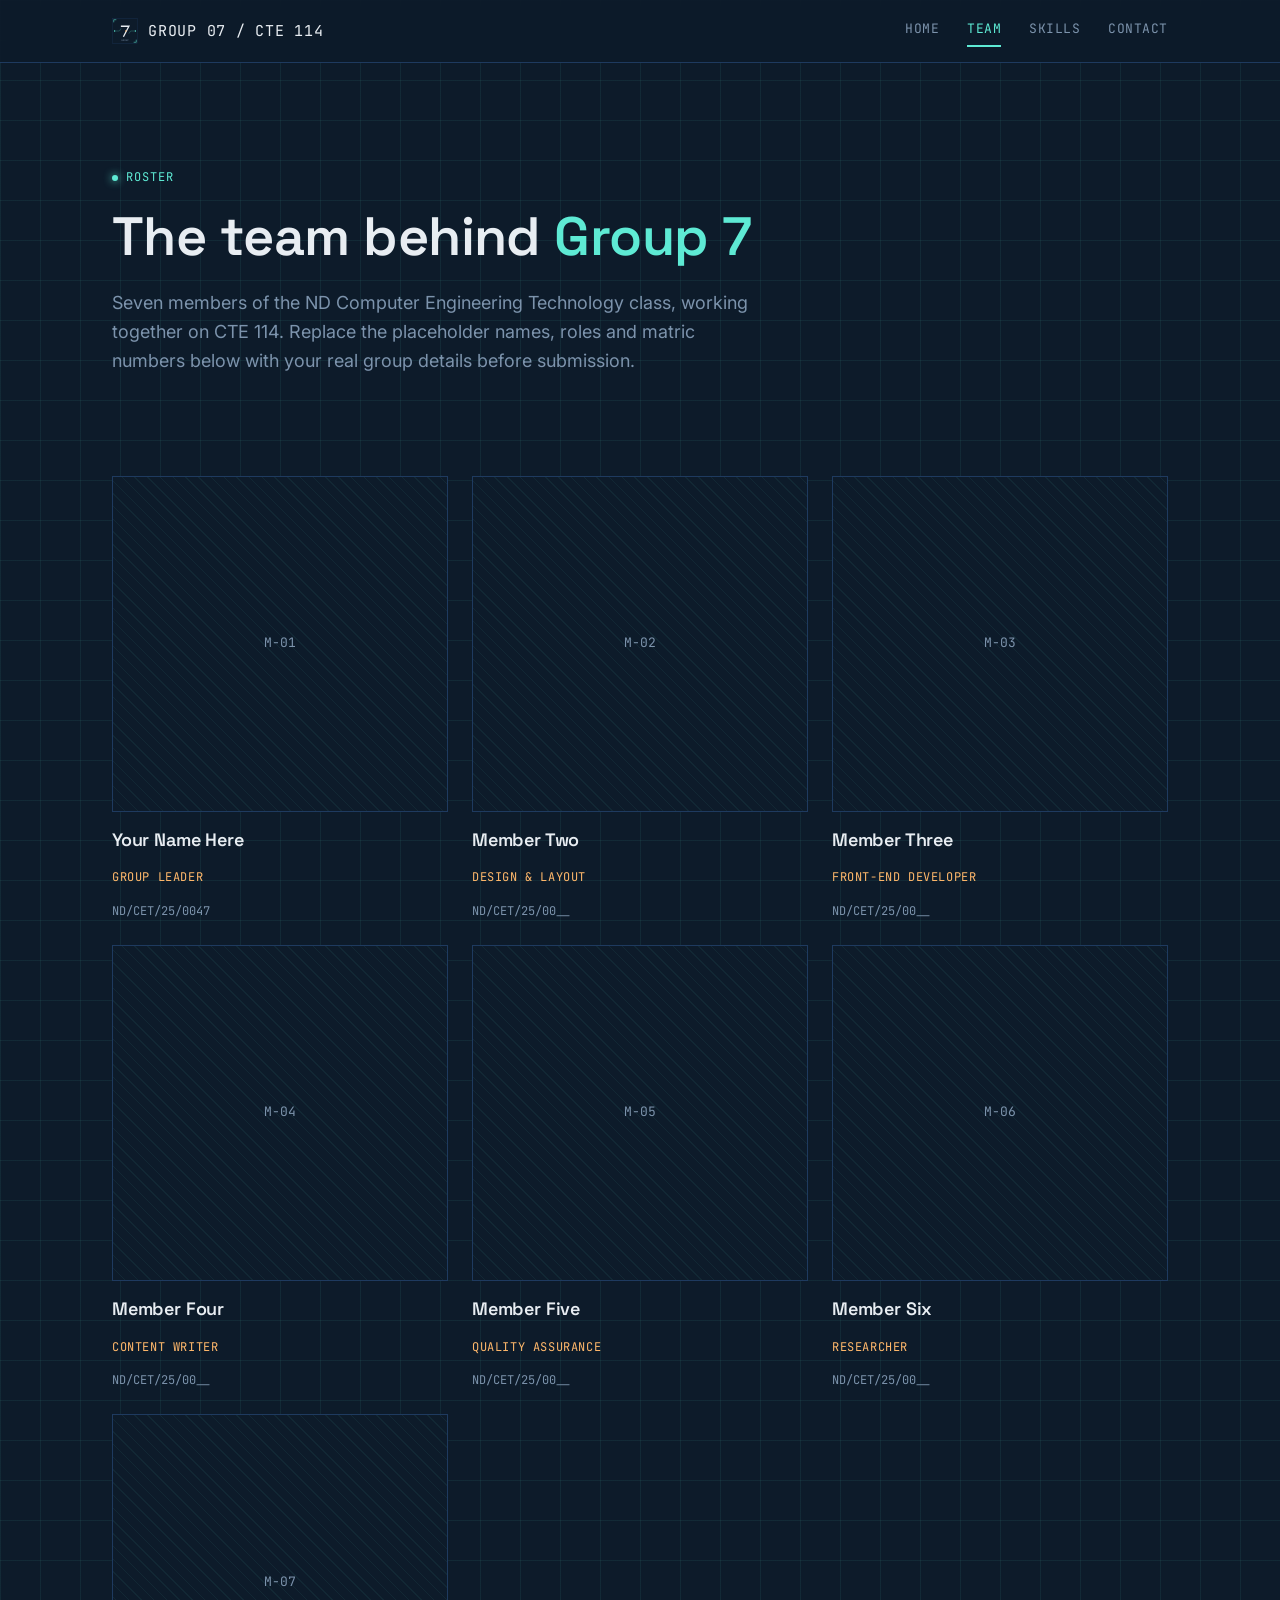
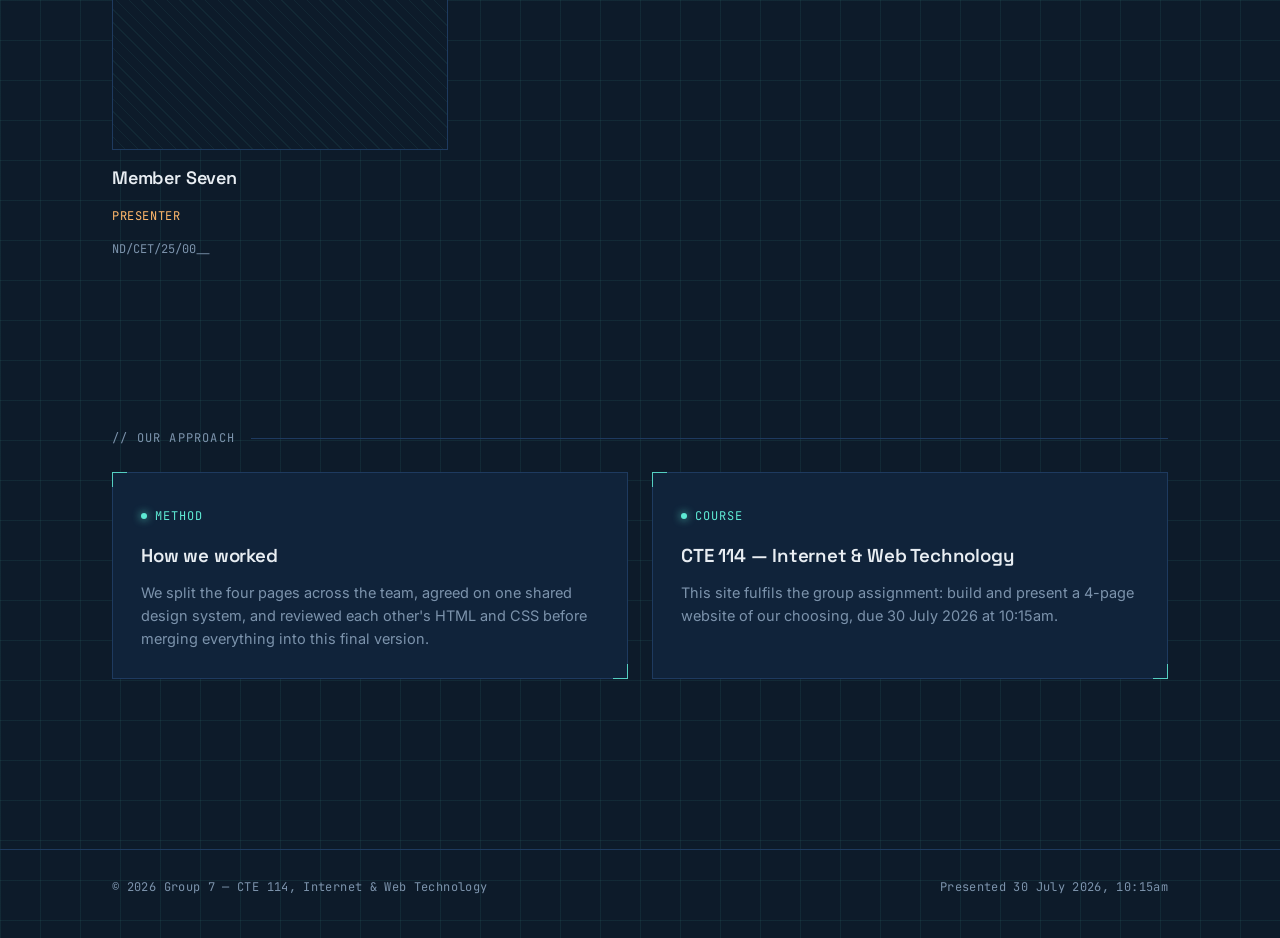
==== about.html @ 756c24bd "Add files via upload" ====
<!DOCTYPE html>
<html lang="en">
<head>
<meta charset="UTF-8">
<meta name="viewport" content="width=device-width, initial-scale=1.0">
<title>Team — Group 7 CTE 114</title>
<link rel="preconnect" href="https://fonts.googleapis.com">
<link href="https://fonts.googleapis.com/css2?family=Space+Grotesk:wght@500;600;700&family=Inter:wght@400;500;600&family=JetBrains+Mono:wght@400;500&display=swap" rel="stylesheet">
<link rel="stylesheet" href="styles.css">
<link rel="icon" type="image/svg+xml" href="logo.svg">
</head>
<body>

<header>
  <nav class="nav">
    <a class="brand" href="index.html"><img src="logo.svg" alt="Group 7 logo" class="brand-logo">GROUP&nbsp;07 / CTE&nbsp;114</a>
    <button class="navtoggle" aria-label="Toggle menu">≡</button>
    <div class="navlinks">
      <a href="index.html">Home</a>
      <a href="about.html" class="active">Team</a>
      <a href="projects.html">Skills</a>
      <a href="contact.html">Contact</a>
    </div>
  </nav>
</header>

<section class="hero" style="padding-bottom:20px;">
  <div class="wrap">
    <span class="tag">Roster</span>
    <h1 style="font-size:clamp(34px,5vw,54px);">The team behind <span>Group&nbsp;7</span></h1>
    <p class="lede">Seven members of the ND Computer Engineering Technology class, working together on CTE 114. Replace the placeholder names, roles and matric numbers below with your real group details before submission.</p>
  </div>
</section>

<!--
  EDIT ME: swap the placeholder name / role / ID text in each .member block
  below for your actual seven group members before presenting.
-->
<section class="tight">
  <div class="wrap">
    <div class="grid cols-3">

      <div class="member">
        <div class="avatar">M-01</div>
        <h3>Your Name Here</h3>
        <div class="role">Group Leader</div>
        <div class="id">ND/CET/25/0047</div>
      </div>

      <div class="member">
        <div class="avatar">M-02</div>
        <h3>Member Two</h3>
        <div class="role">Design &amp; Layout</div>
        <div class="id">ND/CET/25/00__</div>
      </div>

      <div class="member">
        <div class="avatar">M-03</div>
        <h3>Member Three</h3>
        <div class="role">Front-End Developer</div>
        <div class="id">ND/CET/25/00__</div>
      </div>

      <div class="member">
        <div class="avatar">M-04</div>
        <h3>Member Four</h3>
        <div class="role">Content Writer</div>
        <div class="id">ND/CET/25/00__</div>
      </div>

      <div class="member">
        <div class="avatar">M-05</div>
        <h3>Member Five</h3>
        <div class="role">Quality Assurance</div>
        <div class="id">ND/CET/25/00__</div>
      </div>

      <div class="member">
        <div class="avatar">M-06</div>
        <h3>Member Six</h3>
        <div class="role">Researcher</div>
        <div class="id">ND/CET/25/00__</div>
      </div>

      <div class="member">
        <div class="avatar">M-07</div>
        <h3>Member Seven</h3>
        <div class="role">Presenter</div>
        <div class="id">ND/CET/25/00__</div>
      </div>

    </div>
  </div>
</section>

<section>
  <div class="wrap">
    <div class="divider"><span class="eyebrow">// Our approach</span><div class="line"></div></div>
    <div class="grid cols-2" style="margin-top:24px;">
      <div class="panel">
        <span class="tag">Method</span>
        <h3 style="margin-top:14px;">How we worked</h3>
        <p style="color:var(--ink-dim); margin-top:10px; font-size:14.5px;">We split the four pages across the team, agreed on one shared design system, and reviewed each other's HTML and CSS before merging everything into this final version.</p>
      </div>
      <div class="panel">
        <span class="tag">Course</span>
        <h3 style="margin-top:14px;">CTE 114 — Internet &amp; Web Technology</h3>
        <p style="color:var(--ink-dim); margin-top:10px; font-size:14.5px;">This site fulfils the group assignment: build and present a 4-page website of our choosing, due 30 July 2026 at 10:15am.</p>
      </div>
    </div>
  </div>
</section>

<footer>
  <div class="wrap">
    <span>© 2026 Group 7 — CTE 114, Internet &amp; Web Technology</span>
    <span>Presented 30 July 2026, 10:15am</span>
  </div>
</footer>

<script src="script.js"></script>
</body>
</html>
---- styles.css ----
/* ============================================================
   GROUP 7 — CTE 114 PORTFOLIO
   Design system: "Schematic" — an engineering blueprint aesthetic
   ============================================================ */

:root {
  --bg: #0d1b2a;
  --bg-panel: #10233a;
  --grid-line: rgba(94, 234, 212, 0.07);
  --ink: #e8edf2;
  --ink-dim: #7c93ac;
  --cyan: #5eead4;
  --amber: #ffb86b;
  --border: #1e3a5f;

  --font-display: 'Space Grotesk', sans-serif;
  --font-body: 'Inter', sans-serif;
  --font-mono: 'JetBrains Mono', monospace;
}

* { margin: 0; padding: 0; box-sizing: border-box; }

html { scroll-behavior: smooth; }

body {
  background:
    linear-gradient(var(--grid-line) 1px, transparent 1px) 0 0 / 40px 40px,
    linear-gradient(90deg, var(--grid-line) 1px, transparent 1px) 0 0 / 40px 40px,
    var(--bg);
  color: var(--ink);
  font-family: var(--font-body);
  line-height: 1.6;
  min-height: 100vh;
}

@media (prefers-reduced-motion: reduce) {
  * { animation: none !important; transition: none !important; }
  html { scroll-behavior: auto; }
}

a { color: inherit; text-decoration: none; }

.wrap {
  max-width: 1120px;
  margin: 0 auto;
  padding: 0 32px;
}

/* ---------- Corner-bracket panel, the signature element ---------- */
.panel {
  position: relative;
  border: 1px solid var(--border);
  background: var(--bg-panel);
  padding: 28px;
}
.panel::before,
.panel::after,
.panel > .bracket-tl,
.panel > .bracket-br {
  content: '';
  position: absolute;
  width: 14px;
  height: 14px;
  border: 1.5px solid var(--cyan);
  opacity: 0.85;
}
.panel::before { top: -1px; left: -1px; border-right: none; border-bottom: none; }
.panel::after { bottom: -1px; right: -1px; border-left: none; border-top: none; }

/* ---------- Reference-designator label (schematic tag) ---------- */
.tag {
  display: inline-flex;
  align-items: center;
  gap: 8px;
  font-family: var(--font-mono);
  font-size: 12px;
  letter-spacing: 0.08em;
  color: var(--cyan);
  text-transform: uppercase;
}
.tag::before {
  content: '';
  width: 6px;
  height: 6px;
  background: var(--cyan);
  border-radius: 50%;
  box-shadow: 0 0 8px var(--cyan);
}

/* ---------- Header / nav ---------- */
header {
  position: sticky;
  top: 0;
  z-index: 50;
  background: rgba(13, 27, 42, 0.88);
  backdrop-filter: blur(8px);
  border-bottom: 1px solid var(--border);
}
.nav {
  display: flex;
  align-items: center;
  justify-content: space-between;
  padding: 18px 32px;
  max-width: 1120px;
  margin: 0 auto;
}
.brand {
  font-family: var(--font-mono);
  font-size: 15px;
  letter-spacing: 0.05em;
  color: var(--ink);
  display: flex;
  align-items: center;
  gap: 10px;
}
.brand .dot { color: var(--amber); }
.brand-logo { width: 26px; height: 26px; display: block; }
.navlinks {
  display: flex;
  gap: 28px;
  font-family: var(--font-mono);
  font-size: 13px;
  letter-spacing: 0.04em;
  text-transform: uppercase;
}
.navlinks a {
  color: var(--ink-dim);
  position: relative;
  padding-bottom: 4px;
  transition: color 0.2s ease;
}
.navlinks a:hover,
.navlinks a.active {
  color: var(--cyan);
}
.navlinks a.active::after {
  content: '';
  position: absolute;
  left: 0; right: 0; bottom: -4px;
  height: 2px;
  background: var(--cyan);
}
.navlinks a:focus-visible,
a:focus-visible,
button:focus-visible {
  outline: 2px solid var(--cyan);
  outline-offset: 3px;
}
.navtoggle { display: none; }

@media (max-width: 720px) {
  .navlinks {
    position: absolute;
    top: 100%; left: 0; right: 0;
    background: var(--bg-panel);
    border-bottom: 1px solid var(--border);
    flex-direction: column;
    gap: 0;
    max-height: 0;
    overflow: hidden;
    transition: max-height 0.25s ease;
  }
  .navlinks.open { max-height: 300px; }
  .navlinks a { padding: 14px 32px; border-top: 1px solid var(--border); }
  .navtoggle {
    display: block;
    background: none;
    border: 1px solid var(--border);
    color: var(--cyan);
    font-family: var(--font-mono);
    font-size: 18px;
    width: 36px; height: 36px;
    cursor: pointer;
  }
}

/* ---------- Footer ---------- */
footer {
  border-top: 1px solid var(--border);
  margin-top: 100px;
  padding: 28px 0 40px;
}
footer .wrap {
  display: flex;
  flex-wrap: wrap;
  justify-content: space-between;
  gap: 12px;
  font-family: var(--font-mono);
  font-size: 12px;
  color: var(--ink-dim);
  letter-spacing: 0.03em;
}

/* ---------- Typography helpers ---------- */
h1, h2, h3 {
  font-family: var(--font-display);
  font-weight: 600;
  letter-spacing: -0.01em;
  color: var(--ink);
}
.eyebrow {
  font-family: var(--font-mono);
  font-size: 12px;
  color: var(--ink-dim);
  letter-spacing: 0.1em;
  text-transform: uppercase;
}
.lede {
  font-size: 18px;
  color: var(--ink-dim);
  max-width: 60ch;
}

/* ---------- Buttons ---------- */
.btn {
  display: inline-flex;
  align-items: center;
  gap: 10px;
  font-family: var(--font-mono);
  font-size: 13px;
  letter-spacing: 0.04em;
  text-transform: uppercase;
  padding: 13px 22px;
  border: 1px solid var(--cyan);
  color: var(--cyan);
  background: transparent;
  cursor: pointer;
  transition: background 0.2s ease, color 0.2s ease;
}
.btn:hover { background: var(--cyan); color: var(--bg); }
.btn.solid { background: var(--cyan); color: var(--bg); }
.btn.solid:hover { background: var(--amber); border-color: var(--amber); color: var(--bg); }

/* ---------- Hero ---------- */
.hero {
  padding: 100px 0 80px;
  position: relative;
  overflow: hidden;
}
.hero .wrap { position: relative; z-index: 2; }
.hero h1 {
  font-size: clamp(40px, 6vw, 72px);
  line-height: 1.05;
  margin: 20px 0 24px;
}
.hero h1 span { color: var(--cyan); }
.trace {
  position: absolute;
  inset: 0;
  z-index: 1;
  opacity: 0.5;
  pointer-events: none;
}

/* ---------- Grids ---------- */
.grid {
  display: grid;
  gap: 24px;
  margin-top: 40px;
}
.grid.cols-3 { grid-template-columns: repeat(3, 1fr); }
.grid.cols-2 { grid-template-columns: repeat(2, 1fr); }
@media (max-width: 900px) {
  .grid.cols-3 { grid-template-columns: repeat(2, 1fr); }
}
@media (max-width: 620px) {
  .grid.cols-3, .grid.cols-2 { grid-template-columns: 1fr; }
}

/* ---------- Section ---------- */
section { padding: 70px 0; }
section.tight { padding: 40px 0; }

/* ---------- Member card ---------- */
.member {
  display: flex;
  flex-direction: column;
  gap: 14px;
}
.member .avatar {
  width: 100%;
  aspect-ratio: 1;
  border: 1px solid var(--border);
  background:
    repeating-linear-gradient(45deg, transparent, transparent 8px, rgba(94,234,212,0.06) 8px, rgba(94,234,212,0.06) 9px),
    var(--bg);
  display: flex;
  align-items: center;
  justify-content: center;
  font-family: var(--font-mono);
  font-size: 13px;
  color: var(--ink-dim);
}
.member h3 { font-size: 18px; }
.member .role { font-family: var(--font-mono); font-size: 12px; color: var(--amber); text-transform: uppercase; letter-spacing: 0.05em;}
.member .id { font-family: var(--font-mono); font-size: 12px; color: var(--ink-dim); }

/* ---------- Skill / project card ---------- */
.card h3 { font-size: 19px; margin-bottom: 10px; }
.card p { color: var(--ink-dim); font-size: 14.5px; }
.card .meta {
  margin-top: 18px;
  padding-top: 14px;
  border-top: 1px solid var(--border);
  font-family: var(--font-mono);
  font-size: 11.5px;
  color: var(--ink-dim);
  display: flex;
  justify-content: space-between;
}

/* ---------- Stat row ---------- */
.stats {
  display: grid;
  grid-template-columns: repeat(4, 1fr);
  gap: 1px;
  background: var(--border);
  border: 1px solid var(--border);
  margin-top: 50px;
}
.stat {
  background: var(--bg-panel);
  padding: 24px 20px;
}
.stat .num {
  font-family: var(--font-mono);
  font-size: 30px;
  color: var(--cyan);
}
.stat .label {
  font-family: var(--font-mono);
  font-size: 11px;
  color: var(--ink-dim);
  text-transform: uppercase;
  letter-spacing: 0.05em;
  margin-top: 4px;
}
@media (max-width: 620px) {
  .stats { grid-template-columns: repeat(2, 1fr); }
}

/* ---------- Contact form ---------- */
.form-row { display: grid; gap: 20px; margin-bottom: 20px; }
.form-row.two { grid-template-columns: 1fr 1fr; }
@media (max-width: 620px) { .form-row.two { grid-template-columns: 1fr; } }

label {
  display: block;
  font-family: var(--font-mono);
  font-size: 12px;
  color: var(--ink-dim);
  text-transform: uppercase;
  letter-spacing: 0.05em;
  margin-bottom: 8px;
}
input, textarea {
  width: 100%;
  background: var(--bg);
  border: 1px solid var(--border);
  color: var(--ink);
  font-family: var(--font-body);
  font-size: 14.5px;
  padding: 12px 14px;
}
input:focus, textarea:focus {
  outline: 2px solid var(--cyan);
  outline-offset: 1px;
}
textarea { resize: vertical; min-height: 130px; }

.form-status {
  margin-top: 16px;
  font-family: var(--font-mono);
  font-size: 13px;
  color: var(--cyan);
  display: none;
}
.form-status.visible { display: block; }

/* ---------- Contact info list ---------- */
.info-list { display: flex; flex-direction: column; gap: 22px; }
.info-list .item h3 { font-size: 15px; margin-bottom: 4px; }
.info-list .item p { color: var(--ink-dim); font-size: 14px; }

/* ---------- Divider label ---------- */
.divider {
  display: flex;
  align-items: center;
  gap: 16px;
  margin: 60px 0 0;
}
.divider .line { flex: 1; height: 1px; background: var(--border); }
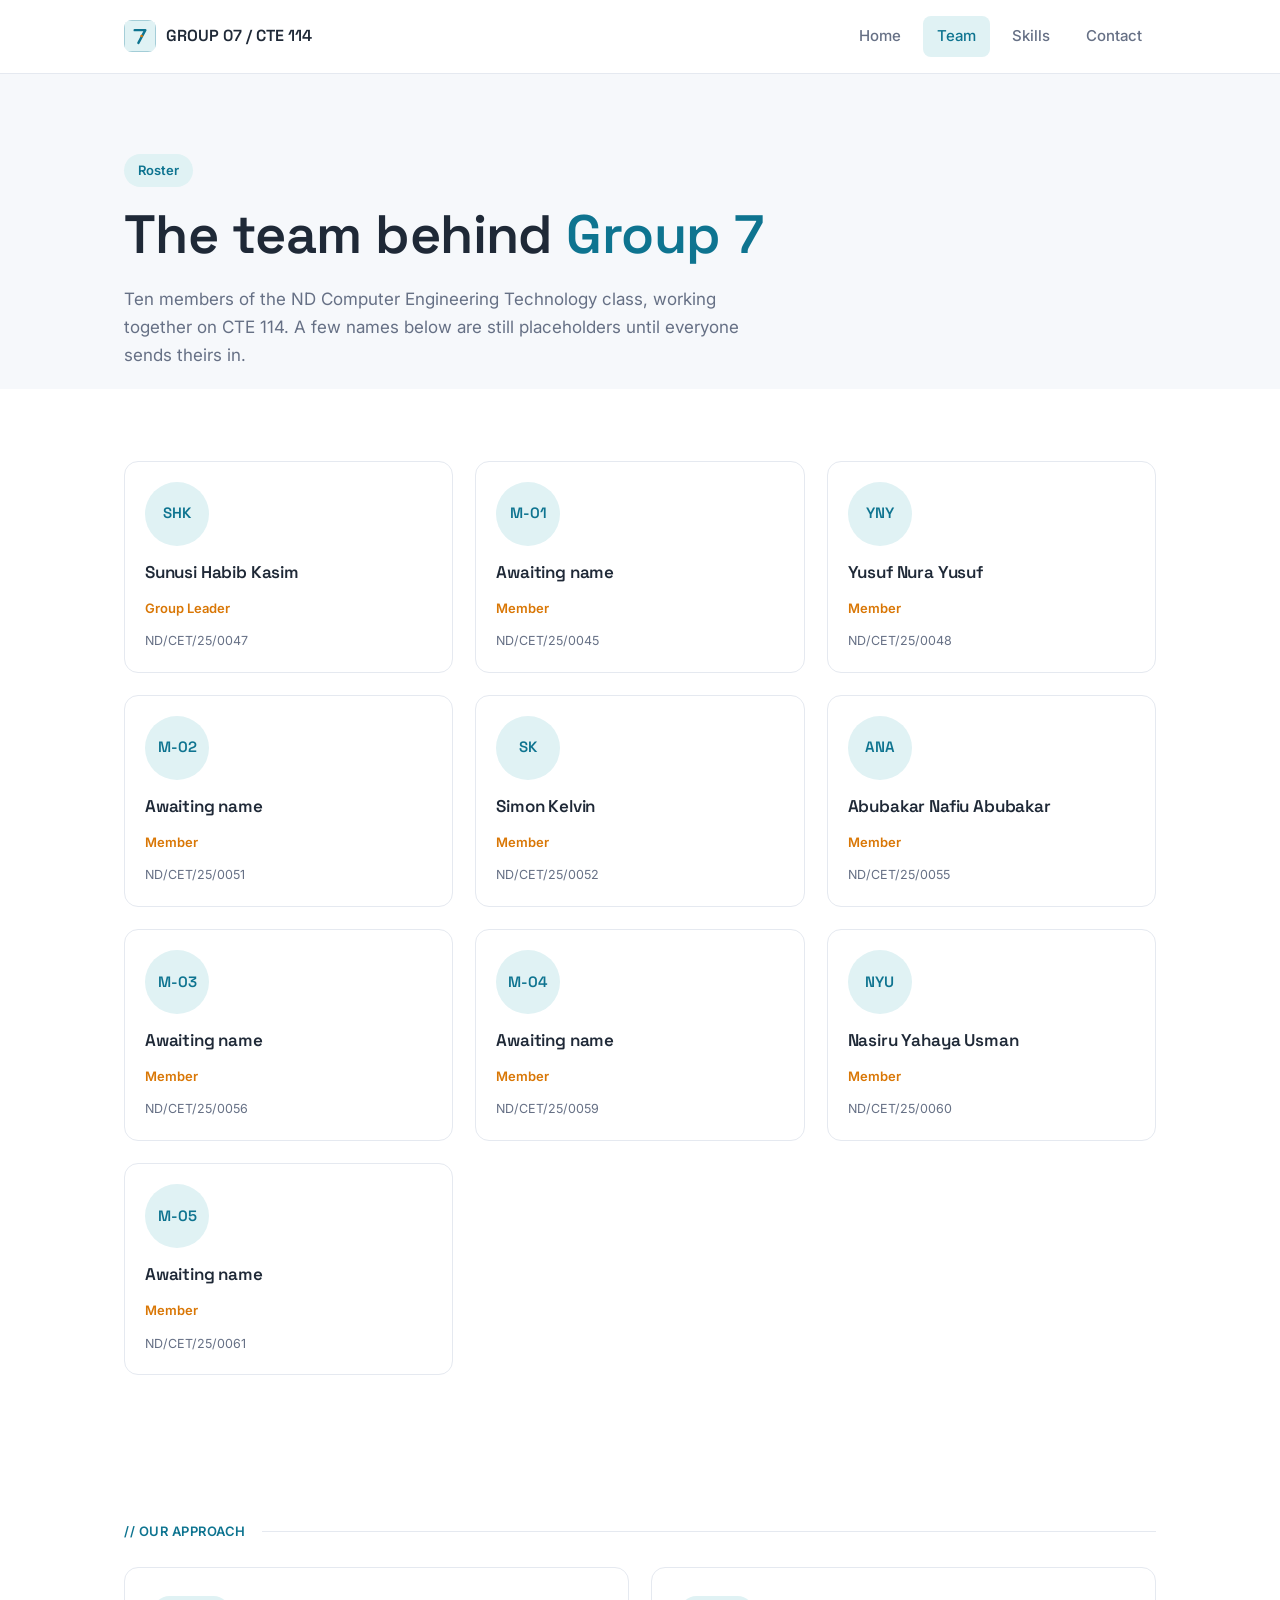
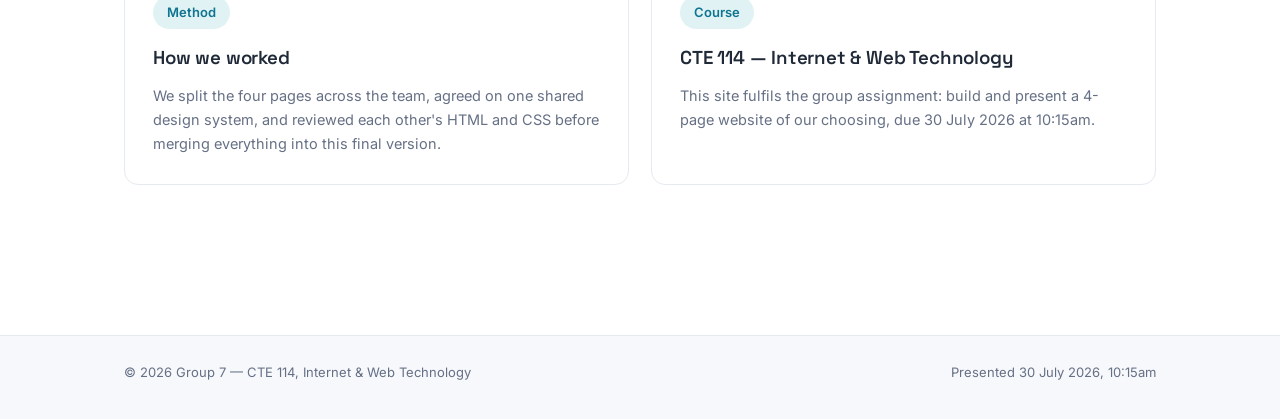
==== commit 328f3596: "Add files via upload" ====
--- a/about.html
+++ b/about.html
@@ -28,65 +28,86 @@
   <div class="wrap">
     <span class="tag">Roster</span>
     <h1 style="font-size:clamp(34px,5vw,54px);">The team behind <span>Group&nbsp;7</span></h1>
-    <p class="lede">Seven members of the ND Computer Engineering Technology class, working together on CTE 114. Replace the placeholder names, roles and matric numbers below with your real group details before submission.</p>
+    <p class="lede">Ten members of the ND Computer Engineering Technology class, working together on CTE 114. A few names below are still placeholders until everyone sends theirs in.</p>
   </div>
 </section>
 
 <!--
-  EDIT ME: swap the placeholder name / role / ID text in each .member block
-  below for your actual seven group members before presenting.
+  EDIT ME: a few members haven't sent their full name yet — swap the
+  "Awaiting name" placeholders below as soon as they come in.
 -->
 <section class="tight">
   <div class="wrap">
     <div class="grid cols-3">
 
       <div class="member">
-        <div class="avatar">M-01</div>
-        <h3>Your Name Here</h3>
+        <div class="avatar">SHK</div>
+        <h3>Sunusi Habib Kasim</h3>
         <div class="role">Group Leader</div>
         <div class="id">ND/CET/25/0047</div>
       </div>
 
       <div class="member">
+        <div class="avatar">M-01</div>
+        <h3>Awaiting name</h3>
+        <div class="role">Member</div>
+        <div class="id">ND/CET/25/0045</div>
+      </div>
+
+      <div class="member">
+        <div class="avatar">YNY</div>
+        <h3>Yusuf Nura Yusuf</h3>
+        <div class="role">Member</div>
+        <div class="id">ND/CET/25/0048</div>
+      </div>
+
+      <div class="member">
         <div class="avatar">M-02</div>
-        <h3>Member Two</h3>
-        <div class="role">Design &amp; Layout</div>
-        <div class="id">ND/CET/25/00__</div>
+        <h3>Awaiting name</h3>
+        <div class="role">Member</div>
+        <div class="id">ND/CET/25/0051</div>
+      </div>
+
+      <div class="member">
+        <div class="avatar">SK</div>
+        <h3>Simon Kelvin</h3>
+        <div class="role">Member</div>
+        <div class="id">ND/CET/25/0052</div>
+      </div>
+
+      <div class="member">
+        <div class="avatar">ANA</div>
+        <h3>Abubakar Nafiu Abubakar</h3>
+        <div class="role">Member</div>
+        <div class="id">ND/CET/25/0055</div>
       </div>
 
       <div class="member">
         <div class="avatar">M-03</div>
-        <h3>Member Three</h3>
-        <div class="role">Front-End Developer</div>
-        <div class="id">ND/CET/25/00__</div>
+        <h3>Awaiting name</h3>
+        <div class="role">Member</div>
+        <div class="id">ND/CET/25/0056</div>
       </div>
 
       <div class="member">
         <div class="avatar">M-04</div>
-        <h3>Member Four</h3>
-        <div class="role">Content Writer</div>
-        <div class="id">ND/CET/25/00__</div>
+        <h3>Awaiting name</h3>
+        <div class="role">Member</div>
+        <div class="id">ND/CET/25/0059</div>
+      </div>
+
+      <div class="member">
+        <div class="avatar">NYU</div>
+        <h3>Nasiru Yahaya Usman</h3>
+        <div class="role">Member</div>
+        <div class="id">ND/CET/25/0060</div>
       </div>
 
       <div class="member">
         <div class="avatar">M-05</div>
-        <h3>Member Five</h3>
-        <div class="role">Quality Assurance</div>
-        <div class="id">ND/CET/25/00__</div>
-      </div>
-
-      <div class="member">
-        <div class="avatar">M-06</div>
-        <h3>Member Six</h3>
-        <div class="role">Researcher</div>
-        <div class="id">ND/CET/25/00__</div>
-      </div>
-
-      <div class="member">
-        <div class="avatar">M-07</div>
-        <h3>Member Seven</h3>
-        <div class="role">Presenter</div>
-        <div class="id">ND/CET/25/00__</div>
+        <h3>Awaiting name</h3>
+        <div class="role">Member</div>
+        <div class="id">ND/CET/25/0061</div>
       </div>
 
     </div>
--- a/styles.css
+++ b/styles.css
@@ -1,17 +1,17 @@
 /* ============================================================
    GROUP 7 — CTE 114 PORTFOLIO
-   Design system: "Schematic" — an engineering blueprint aesthetic
+   Design system: clean, light, student-friendly
    ============================================================ */
 
 :root {
-  --bg: #0d1b2a;
-  --bg-panel: #10233a;
-  --grid-line: rgba(94, 234, 212, 0.07);
-  --ink: #e8edf2;
-  --ink-dim: #7c93ac;
-  --cyan: #5eead4;
-  --amber: #ffb86b;
-  --border: #1e3a5f;
+  --bg: #ffffff;
+  --bg-alt: #f6f8fb;
+  --ink: #1f2937;
+  --ink-dim: #667085;
+  --accent: #0e7490;      /* teal-blue */
+  --accent-soft: #e0f2f4;
+  --amber: #d97706;
+  --border: #e5e9f0;
 
   --font-display: 'Space Grotesk', sans-serif;
   --font-body: 'Inter', sans-serif;
@@ -23,13 +23,10 @@
 html { scroll-behavior: smooth; }
 
 body {
-  background:
-    linear-gradient(var(--grid-line) 1px, transparent 1px) 0 0 / 40px 40px,
-    linear-gradient(90deg, var(--grid-line) 1px, transparent 1px) 0 0 / 40px 40px,
-    var(--bg);
+  background: var(--bg);
   color: var(--ink);
   font-family: var(--font-body);
-  line-height: 1.6;
+  line-height: 1.65;
   min-height: 100vh;
 }
 
@@ -41,50 +38,31 @@
 a { color: inherit; text-decoration: none; }
 
 .wrap {
-  max-width: 1120px;
+  max-width: 1080px;
   margin: 0 auto;
-  padding: 0 32px;
-}
-
-/* ---------- Corner-bracket panel, the signature element ---------- */
+  padding: 0 24px;
+}
+
+/* ---------- Simple card panel ---------- */
 .panel {
-  position: relative;
   border: 1px solid var(--border);
-  background: var(--bg-panel);
+  border-radius: 14px;
+  background: var(--bg);
   padding: 28px;
 }
-.panel::before,
-.panel::after,
-.panel > .bracket-tl,
-.panel > .bracket-br {
-  content: '';
-  position: absolute;
-  width: 14px;
-  height: 14px;
-  border: 1.5px solid var(--cyan);
-  opacity: 0.85;
-}
-.panel::before { top: -1px; left: -1px; border-right: none; border-bottom: none; }
-.panel::after { bottom: -1px; right: -1px; border-left: none; border-top: none; }
-
-/* ---------- Reference-designator label (schematic tag) ---------- */
+
+/* ---------- Tag / badge ---------- */
 .tag {
   display: inline-flex;
   align-items: center;
   gap: 8px;
-  font-family: var(--font-mono);
-  font-size: 12px;
-  letter-spacing: 0.08em;
-  color: var(--cyan);
-  text-transform: uppercase;
-}
-.tag::before {
-  content: '';
-  width: 6px;
-  height: 6px;
-  background: var(--cyan);
-  border-radius: 50%;
-  box-shadow: 0 0 8px var(--cyan);
+  font-family: var(--font-body);
+  font-weight: 600;
+  font-size: 13px;
+  color: var(--accent);
+  background: var(--accent-soft);
+  padding: 6px 14px;
+  border-radius: 999px;
 }
 
 /* ---------- Header / nav ---------- */
@@ -92,7 +70,7 @@
   position: sticky;
   top: 0;
   z-index: 50;
-  background: rgba(13, 27, 42, 0.88);
+  background: rgba(255, 255, 255, 0.92);
   backdrop-filter: blur(8px);
   border-bottom: 1px solid var(--border);
 }
@@ -100,50 +78,47 @@
   display: flex;
   align-items: center;
   justify-content: space-between;
-  padding: 18px 32px;
-  max-width: 1120px;
+  padding: 16px 24px;
+  max-width: 1080px;
   margin: 0 auto;
 }
 .brand {
-  font-family: var(--font-mono);
+  font-family: var(--font-display);
+  font-weight: 600;
+  font-size: 16px;
+  color: var(--ink);
+  display: flex;
+  align-items: center;
+  gap: 10px;
+}
+.brand .dot { color: var(--amber); }
+.brand-logo { width: 32px; height: 32px; display: block; border-radius: 8px; }
+.navlinks {
+  display: flex;
+  gap: 8px;
+  font-family: var(--font-body);
+  font-weight: 500;
   font-size: 15px;
-  letter-spacing: 0.05em;
-  color: var(--ink);
-  display: flex;
-  align-items: center;
-  gap: 10px;
-}
-.brand .dot { color: var(--amber); }
-.brand-logo { width: 26px; height: 26px; display: block; }
-.navlinks {
-  display: flex;
-  gap: 28px;
-  font-family: var(--font-mono);
-  font-size: 13px;
-  letter-spacing: 0.04em;
-  text-transform: uppercase;
 }
 .navlinks a {
   color: var(--ink-dim);
   position: relative;
-  padding-bottom: 4px;
-  transition: color 0.2s ease;
-}
-.navlinks a:hover,
+  padding: 8px 14px;
+  border-radius: 8px;
+  transition: color 0.2s ease, background 0.2s ease;
+}
+.navlinks a:hover {
+  color: var(--accent);
+  background: var(--accent-soft);
+}
 .navlinks a.active {
-  color: var(--cyan);
-}
-.navlinks a.active::after {
-  content: '';
-  position: absolute;
-  left: 0; right: 0; bottom: -4px;
-  height: 2px;
-  background: var(--cyan);
+  color: var(--accent);
+  background: var(--accent-soft);
 }
 .navlinks a:focus-visible,
 a:focus-visible,
 button:focus-visible {
-  outline: 2px solid var(--cyan);
+  outline: 2px solid var(--accent);
   outline-offset: 3px;
 }
 .navtoggle { display: none; }
@@ -152,7 +127,7 @@
   .navlinks {
     position: absolute;
     top: 100%; left: 0; right: 0;
-    background: var(--bg-panel);
+    background: var(--bg);
     border-bottom: 1px solid var(--border);
     flex-direction: column;
     gap: 0;
@@ -161,13 +136,13 @@
     transition: max-height 0.25s ease;
   }
   .navlinks.open { max-height: 300px; }
-  .navlinks a { padding: 14px 32px; border-top: 1px solid var(--border); }
+  .navlinks a { padding: 14px 24px; border-radius: 0; border-top: 1px solid var(--border); }
   .navtoggle {
     display: block;
     background: none;
     border: 1px solid var(--border);
-    color: var(--cyan);
-    font-family: var(--font-mono);
+    border-radius: 8px;
+    color: var(--accent);
     font-size: 18px;
     width: 36px; height: 36px;
     cursor: pointer;
@@ -177,18 +152,17 @@
 /* ---------- Footer ---------- */
 footer {
   border-top: 1px solid var(--border);
-  margin-top: 100px;
-  padding: 28px 0 40px;
+  margin-top: 90px;
+  padding: 26px 0 36px;
+  background: var(--bg-alt);
 }
 footer .wrap {
   display: flex;
   flex-wrap: wrap;
   justify-content: space-between;
   gap: 12px;
-  font-family: var(--font-mono);
-  font-size: 12px;
-  color: var(--ink-dim);
-  letter-spacing: 0.03em;
+  font-size: 13px;
+  color: var(--ink-dim);
 }
 
 /* ---------- Typography helpers ---------- */
@@ -199,14 +173,15 @@
   color: var(--ink);
 }
 .eyebrow {
-  font-family: var(--font-mono);
-  font-size: 12px;
-  color: var(--ink-dim);
-  letter-spacing: 0.1em;
+  font-family: var(--font-body);
+  font-weight: 600;
+  font-size: 13px;
+  color: var(--accent);
   text-transform: uppercase;
+  letter-spacing: 0.04em;
 }
 .lede {
-  font-size: 18px;
+  font-size: 17px;
   color: var(--ink-dim);
   max-width: 60ch;
 }
@@ -216,47 +191,41 @@
   display: inline-flex;
   align-items: center;
   gap: 10px;
-  font-family: var(--font-mono);
-  font-size: 13px;
-  letter-spacing: 0.04em;
-  text-transform: uppercase;
+  font-family: var(--font-body);
+  font-weight: 600;
+  font-size: 14.5px;
   padding: 13px 22px;
-  border: 1px solid var(--cyan);
-  color: var(--cyan);
+  border: 1.5px solid var(--accent);
+  border-radius: 10px;
+  color: var(--accent);
   background: transparent;
   cursor: pointer;
   transition: background 0.2s ease, color 0.2s ease;
 }
-.btn:hover { background: var(--cyan); color: var(--bg); }
-.btn.solid { background: var(--cyan); color: var(--bg); }
-.btn.solid:hover { background: var(--amber); border-color: var(--amber); color: var(--bg); }
+.btn:hover { background: var(--accent-soft); }
+.btn.solid { background: var(--accent); color: #fff; }
+.btn.solid:hover { background: #0b5a70; border-color: #0b5a70; }
 
 /* ---------- Hero ---------- */
 .hero {
-  padding: 100px 0 80px;
-  position: relative;
-  overflow: hidden;
-}
-.hero .wrap { position: relative; z-index: 2; }
+  padding: 80px 0 60px;
+  background: var(--bg-alt);
+}
 .hero h1 {
-  font-size: clamp(40px, 6vw, 72px);
-  line-height: 1.05;
-  margin: 20px 0 24px;
-}
-.hero h1 span { color: var(--cyan); }
-.trace {
-  position: absolute;
-  inset: 0;
-  z-index: 1;
-  opacity: 0.5;
-  pointer-events: none;
-}
+  font-size: clamp(36px, 5.5vw, 60px);
+  line-height: 1.1;
+  margin: 18px 0 20px;
+}
+.hero h1 span { color: var(--accent); }
+
+/* hide the old decorative circuit-trace overlay */
+.trace { display: none; }
 
 /* ---------- Grids ---------- */
 .grid {
   display: grid;
-  gap: 24px;
-  margin-top: 40px;
+  gap: 22px;
+  margin-top: 36px;
 }
 .grid.cols-3 { grid-template-columns: repeat(3, 1fr); }
 .grid.cols-2 { grid-template-columns: repeat(2, 1fr); }
@@ -268,42 +237,43 @@
 }
 
 /* ---------- Section ---------- */
-section { padding: 70px 0; }
-section.tight { padding: 40px 0; }
+section { padding: 60px 0; }
+section.tight { padding: 36px 0; }
 
 /* ---------- Member card ---------- */
 .member {
   display: flex;
   flex-direction: column;
-  gap: 14px;
+  gap: 12px;
+  border: 1px solid var(--border);
+  border-radius: 14px;
+  padding: 20px;
 }
 .member .avatar {
-  width: 100%;
-  aspect-ratio: 1;
-  border: 1px solid var(--border);
-  background:
-    repeating-linear-gradient(45deg, transparent, transparent 8px, rgba(94,234,212,0.06) 8px, rgba(94,234,212,0.06) 9px),
-    var(--bg);
+  width: 64px;
+  height: 64px;
+  border-radius: 50%;
+  background: var(--accent-soft);
+  color: var(--accent);
   display: flex;
   align-items: center;
   justify-content: center;
-  font-family: var(--font-mono);
-  font-size: 13px;
-  color: var(--ink-dim);
-}
-.member h3 { font-size: 18px; }
-.member .role { font-family: var(--font-mono); font-size: 12px; color: var(--amber); text-transform: uppercase; letter-spacing: 0.05em;}
-.member .id { font-family: var(--font-mono); font-size: 12px; color: var(--ink-dim); }
+  font-family: var(--font-display);
+  font-weight: 600;
+  font-size: 15px;
+}
+.member h3 { font-size: 17px; }
+.member .role { font-size: 13px; color: var(--amber); font-weight: 600; }
+.member .id { font-size: 12.5px; color: var(--ink-dim); }
 
 /* ---------- Skill / project card ---------- */
-.card h3 { font-size: 19px; margin-bottom: 10px; }
+.card h3 { font-size: 18px; margin-bottom: 8px; }
 .card p { color: var(--ink-dim); font-size: 14.5px; }
 .card .meta {
-  margin-top: 18px;
-  padding-top: 14px;
+  margin-top: 16px;
+  padding-top: 12px;
   border-top: 1px solid var(--border);
-  font-family: var(--font-mono);
-  font-size: 11.5px;
+  font-size: 12.5px;
   color: var(--ink-dim);
   display: flex;
   justify-content: space-between;
@@ -313,26 +283,24 @@
 .stats {
   display: grid;
   grid-template-columns: repeat(4, 1fr);
-  gap: 1px;
-  background: var(--border);
+  gap: 14px;
+  margin-top: 44px;
+}
+.stat {
+  background: var(--bg);
   border: 1px solid var(--border);
-  margin-top: 50px;
-}
-.stat {
-  background: var(--bg-panel);
-  padding: 24px 20px;
+  border-radius: 12px;
+  padding: 20px 16px;
 }
 .stat .num {
-  font-family: var(--font-mono);
-  font-size: 30px;
-  color: var(--cyan);
+  font-family: var(--font-display);
+  font-weight: 600;
+  font-size: 28px;
+  color: var(--accent);
 }
 .stat .label {
-  font-family: var(--font-mono);
-  font-size: 11px;
-  color: var(--ink-dim);
-  text-transform: uppercase;
-  letter-spacing: 0.05em;
+  font-size: 12.5px;
+  color: var(--ink-dim);
   margin-top: 4px;
 }
 @media (max-width: 620px) {
@@ -340,45 +308,44 @@
 }
 
 /* ---------- Contact form ---------- */
-.form-row { display: grid; gap: 20px; margin-bottom: 20px; }
+.form-row { display: grid; gap: 18px; margin-bottom: 18px; }
 .form-row.two { grid-template-columns: 1fr 1fr; }
 @media (max-width: 620px) { .form-row.two { grid-template-columns: 1fr; } }
 
 label {
   display: block;
-  font-family: var(--font-mono);
-  font-size: 12px;
-  color: var(--ink-dim);
-  text-transform: uppercase;
-  letter-spacing: 0.05em;
-  margin-bottom: 8px;
+  font-size: 13px;
+  font-weight: 600;
+  color: var(--ink-dim);
+  margin-bottom: 7px;
 }
 input, textarea {
   width: 100%;
   background: var(--bg);
   border: 1px solid var(--border);
+  border-radius: 10px;
   color: var(--ink);
   font-family: var(--font-body);
   font-size: 14.5px;
   padding: 12px 14px;
 }
 input:focus, textarea:focus {
-  outline: 2px solid var(--cyan);
+  outline: 2px solid var(--accent);
   outline-offset: 1px;
 }
 textarea { resize: vertical; min-height: 130px; }
 
 .form-status {
-  margin-top: 16px;
-  font-family: var(--font-mono);
-  font-size: 13px;
-  color: var(--cyan);
+  margin-top: 14px;
+  font-size: 13.5px;
+  font-weight: 600;
+  color: var(--accent);
   display: none;
 }
 .form-status.visible { display: block; }
 
 /* ---------- Contact info list ---------- */
-.info-list { display: flex; flex-direction: column; gap: 22px; }
+.info-list { display: flex; flex-direction: column; gap: 20px; }
 .info-list .item h3 { font-size: 15px; margin-bottom: 4px; }
 .info-list .item p { color: var(--ink-dim); font-size: 14px; }
 
@@ -387,6 +354,6 @@
   display: flex;
   align-items: center;
   gap: 16px;
-  margin: 60px 0 0;
+  margin: 50px 0 0;
 }
 .divider .line { flex: 1; height: 1px; background: var(--border); }
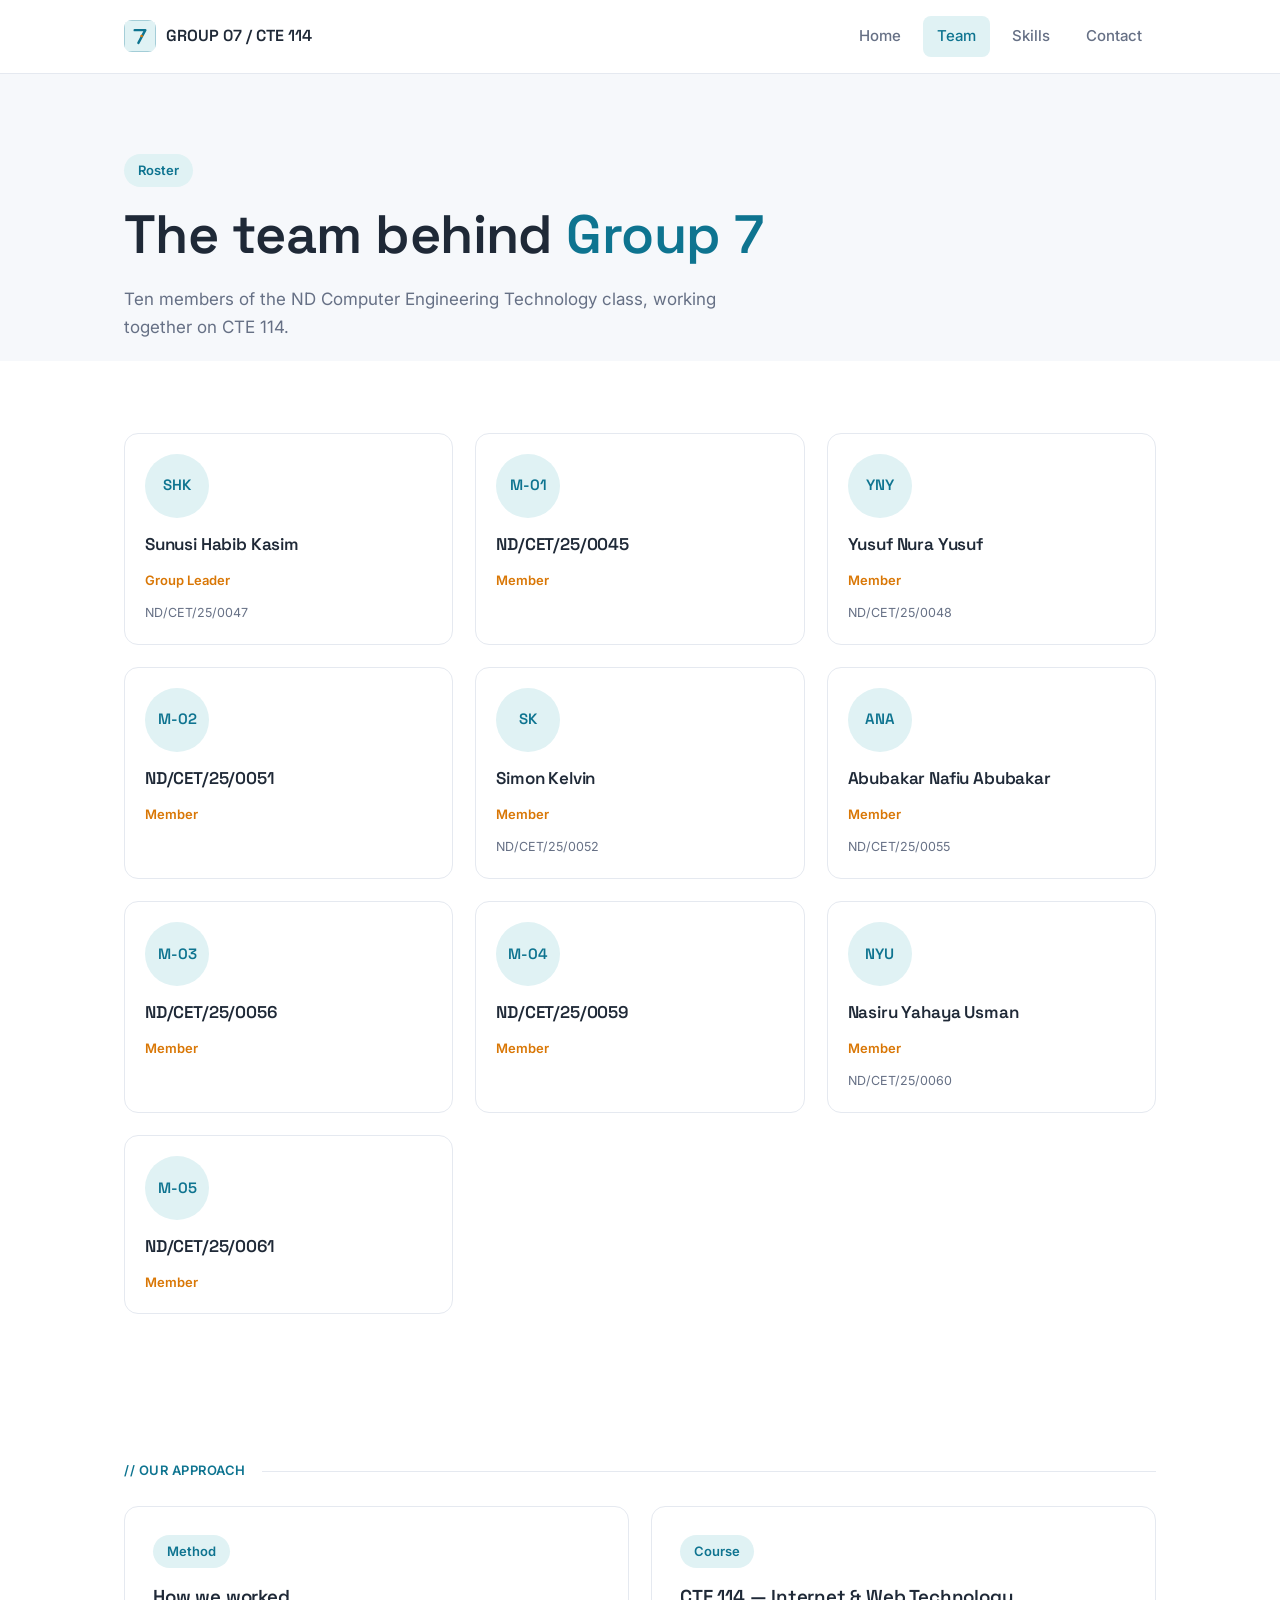
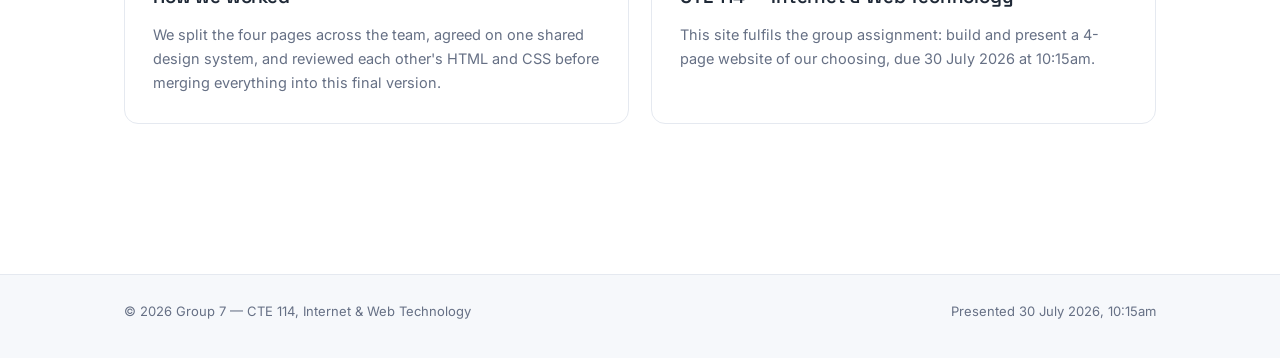
==== commit cf5ed1a0: "Add files via upload" ====
--- a/about.html
+++ b/about.html
@@ -28,14 +28,10 @@
   <div class="wrap">
     <span class="tag">Roster</span>
     <h1 style="font-size:clamp(34px,5vw,54px);">The team behind <span>Group&nbsp;7</span></h1>
-    <p class="lede">Ten members of the ND Computer Engineering Technology class, working together on CTE 114. A few names below are still placeholders until everyone sends theirs in.</p>
+    <p class="lede">Ten members of the ND Computer Engineering Technology class, working together on CTE 114.</p>
   </div>
 </section>
 
-<!--
-  EDIT ME: a few members haven't sent their full name yet — swap the
-  "Awaiting name" placeholders below as soon as they come in.
--->
 <section class="tight">
   <div class="wrap">
     <div class="grid cols-3">
@@ -49,9 +45,8 @@
 
       <div class="member">
         <div class="avatar">M-01</div>
-        <h3>Awaiting name</h3>
+        <h3>ND/CET/25/0045</h3>
         <div class="role">Member</div>
-        <div class="id">ND/CET/25/0045</div>
       </div>
 
       <div class="member">
@@ -63,9 +58,8 @@
 
       <div class="member">
         <div class="avatar">M-02</div>
-        <h3>Awaiting name</h3>
+        <h3>ND/CET/25/0051</h3>
         <div class="role">Member</div>
-        <div class="id">ND/CET/25/0051</div>
       </div>
 
       <div class="member">
@@ -84,16 +78,14 @@
 
       <div class="member">
         <div class="avatar">M-03</div>
-        <h3>Awaiting name</h3>
+        <h3>ND/CET/25/0056</h3>
         <div class="role">Member</div>
-        <div class="id">ND/CET/25/0056</div>
       </div>
 
       <div class="member">
         <div class="avatar">M-04</div>
-        <h3>Awaiting name</h3>
+        <h3>ND/CET/25/0059</h3>
         <div class="role">Member</div>
-        <div class="id">ND/CET/25/0059</div>
       </div>
 
       <div class="member">
@@ -105,9 +97,8 @@
 
       <div class="member">
         <div class="avatar">M-05</div>
-        <h3>Awaiting name</h3>
+        <h3>ND/CET/25/0061</h3>
         <div class="role">Member</div>
-        <div class="id">ND/CET/25/0061</div>
       </div>
 
     </div>
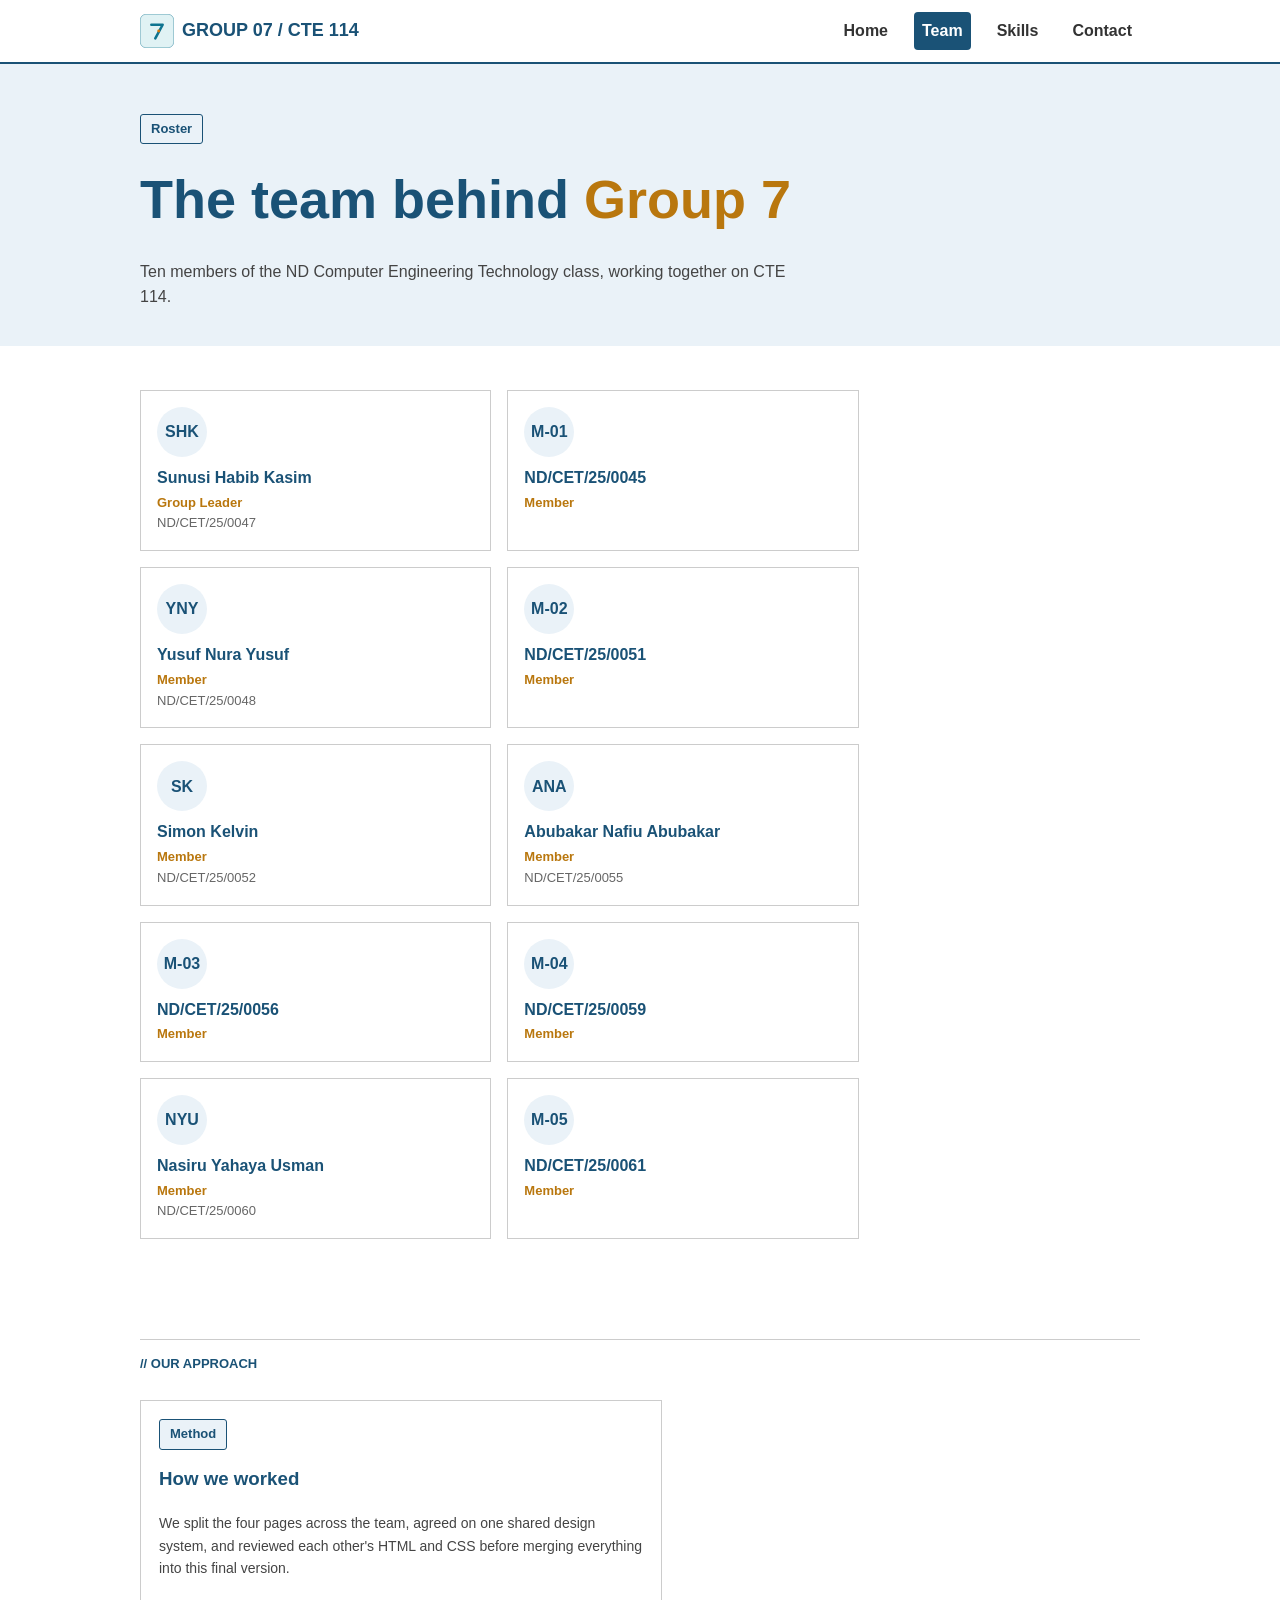
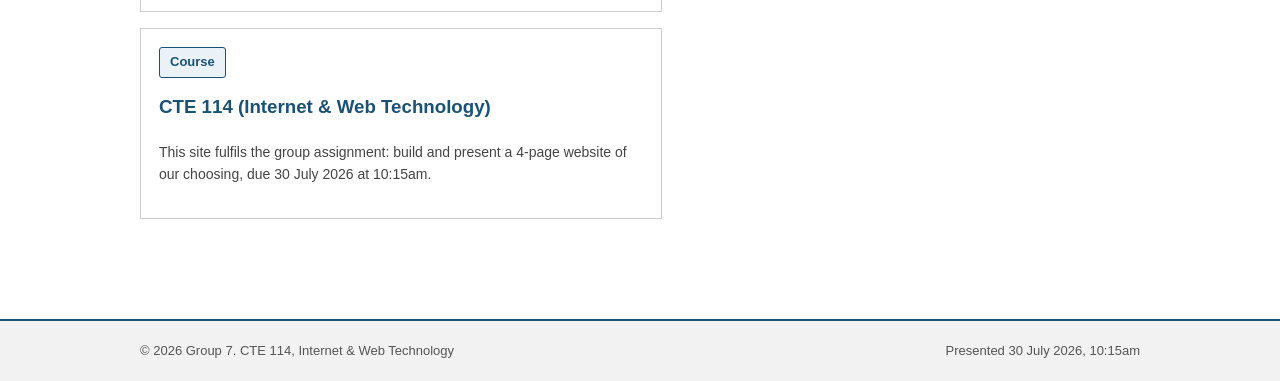
==== commit e9584290: "Add files via upload" ====
--- a/about.html
+++ b/about.html
@@ -3,9 +3,7 @@
 <head>
 <meta charset="UTF-8">
 <meta name="viewport" content="width=device-width, initial-scale=1.0">
-<title>Team — Group 7 CTE 114</title>
-<link rel="preconnect" href="https://fonts.googleapis.com">
-<link href="https://fonts.googleapis.com/css2?family=Space+Grotesk:wght@500;600;700&family=Inter:wght@400;500;600&family=JetBrains+Mono:wght@400;500&display=swap" rel="stylesheet">
+<title>Team - Group 7 CTE 114</title>
 <link rel="stylesheet" href="styles.css">
 <link rel="icon" type="image/svg+xml" href="logo.svg">
 </head>
@@ -112,12 +110,12 @@
       <div class="panel">
         <span class="tag">Method</span>
         <h3 style="margin-top:14px;">How we worked</h3>
-        <p style="color:var(--ink-dim); margin-top:10px; font-size:14.5px;">We split the four pages across the team, agreed on one shared design system, and reviewed each other's HTML and CSS before merging everything into this final version.</p>
+        <p style="color:#444444; margin-top:10px; font-size:14px;">We split the four pages across the team, agreed on one shared design system, and reviewed each other's HTML and CSS before merging everything into this final version.</p>
       </div>
       <div class="panel">
         <span class="tag">Course</span>
-        <h3 style="margin-top:14px;">CTE 114 — Internet &amp; Web Technology</h3>
-        <p style="color:var(--ink-dim); margin-top:10px; font-size:14.5px;">This site fulfils the group assignment: build and present a 4-page website of our choosing, due 30 July 2026 at 10:15am.</p>
+        <h3 style="margin-top:14px;">CTE 114 (Internet &amp; Web Technology)</h3>
+        <p style="color:#444444; margin-top:10px; font-size:14px;">This site fulfils the group assignment: build and present a 4-page website of our choosing, due 30 July 2026 at 10:15am.</p>
       </div>
     </div>
   </div>
@@ -125,7 +123,7 @@
 
 <footer>
   <div class="wrap">
-    <span>© 2026 Group 7 — CTE 114, Internet &amp; Web Technology</span>
+    <span>&copy; 2026 Group 7. CTE 114, Internet &amp; Web Technology</span>
     <span>Presented 30 July 2026, 10:15am</span>
   </div>
 </footer>
--- a/styles.css
+++ b/styles.css
@@ -1,359 +1,375 @@
-/* ============================================================
-   GROUP 7 — CTE 114 PORTFOLIO
-   Design system: clean, light, student-friendly
-   ============================================================ */
-
-:root {
-  --bg: #ffffff;
-  --bg-alt: #f6f8fb;
-  --ink: #1f2937;
-  --ink-dim: #667085;
-  --accent: #0e7490;      /* teal-blue */
-  --accent-soft: #e0f2f4;
-  --amber: #d97706;
-  --border: #e5e9f0;
-
-  --font-display: 'Space Grotesk', sans-serif;
-  --font-body: 'Inter', sans-serif;
-  --font-mono: 'JetBrains Mono', monospace;
-}
-
-* { margin: 0; padding: 0; box-sizing: border-box; }
-
-html { scroll-behavior: smooth; }
+/* Group 7 - CTE 114 website styles */
 
 body {
-  background: var(--bg);
-  color: var(--ink);
-  font-family: var(--font-body);
-  line-height: 1.65;
-  min-height: 100vh;
-}
-
-@media (prefers-reduced-motion: reduce) {
-  * { animation: none !important; transition: none !important; }
-  html { scroll-behavior: auto; }
-}
-
-a { color: inherit; text-decoration: none; }
+  margin: 0;
+  font-family: Arial, Helvetica, sans-serif;
+  background-color: #ffffff;
+  color: #222222;
+  line-height: 1.6;
+}
+
+a {
+  color: #1a5276;
+  text-decoration: none;
+}
+
+a:hover {
+  text-decoration: underline;
+}
 
 .wrap {
-  max-width: 1080px;
+  max-width: 1000px;
   margin: 0 auto;
-  padding: 0 24px;
-}
-
-/* ---------- Simple card panel ---------- */
-.panel {
-  border: 1px solid var(--border);
-  border-radius: 14px;
-  background: var(--bg);
-  padding: 28px;
-}
-
-/* ---------- Tag / badge ---------- */
-.tag {
-  display: inline-flex;
+  padding: 0 20px;
+}
+
+/* header and nav */
+header {
+  background-color: #ffffff;
+  border-bottom: 2px solid #1a5276;
+}
+
+.nav {
+  display: flex;
+  align-items: center;
+  justify-content: space-between;
+  padding: 12px 20px;
+  max-width: 1000px;
+  margin: 0 auto;
+}
+
+.brand {
+  font-weight: bold;
+  font-size: 18px;
+  color: #1a5276;
+  display: flex;
   align-items: center;
   gap: 8px;
-  font-family: var(--font-body);
-  font-weight: 600;
-  font-size: 13px;
-  color: var(--accent);
-  background: var(--accent-soft);
-  padding: 6px 14px;
-  border-radius: 999px;
-}
-
-/* ---------- Header / nav ---------- */
-header {
-  position: sticky;
-  top: 0;
-  z-index: 50;
-  background: rgba(255, 255, 255, 0.92);
-  backdrop-filter: blur(8px);
-  border-bottom: 1px solid var(--border);
-}
-.nav {
-  display: flex;
-  align-items: center;
-  justify-content: space-between;
-  padding: 16px 24px;
-  max-width: 1080px;
-  margin: 0 auto;
-}
-.brand {
-  font-family: var(--font-display);
-  font-weight: 600;
-  font-size: 16px;
-  color: var(--ink);
-  display: flex;
-  align-items: center;
-  gap: 10px;
-}
-.brand .dot { color: var(--amber); }
-.brand-logo { width: 32px; height: 32px; display: block; border-radius: 8px; }
+}
+
+.brand-logo {
+  width: 34px;
+  height: 34px;
+}
+
 .navlinks {
   display: flex;
-  gap: 8px;
-  font-family: var(--font-body);
-  font-weight: 500;
-  font-size: 15px;
-}
+  gap: 18px;
+}
+
 .navlinks a {
-  color: var(--ink-dim);
-  position: relative;
-  padding: 8px 14px;
-  border-radius: 8px;
-  transition: color 0.2s ease, background 0.2s ease;
-}
-.navlinks a:hover {
-  color: var(--accent);
-  background: var(--accent-soft);
-}
+  color: #333333;
+  font-weight: bold;
+  padding: 6px 8px;
+}
+
 .navlinks a.active {
-  color: var(--accent);
-  background: var(--accent-soft);
-}
-.navlinks a:focus-visible,
-a:focus-visible,
-button:focus-visible {
-  outline: 2px solid var(--accent);
-  outline-offset: 3px;
-}
-.navtoggle { display: none; }
-
-@media (max-width: 720px) {
+  color: #ffffff;
+  background-color: #1a5276;
+  border-radius: 4px;
+}
+
+.navtoggle {
+  display: none;
+}
+
+@media (max-width: 700px) {
   .navlinks {
     position: absolute;
-    top: 100%; left: 0; right: 0;
-    background: var(--bg);
-    border-bottom: 1px solid var(--border);
+    top: 100%;
+    left: 0;
+    right: 0;
+    background: #ffffff;
+    border-top: 1px solid #cccccc;
     flex-direction: column;
     gap: 0;
-    max-height: 0;
-    overflow: hidden;
-    transition: max-height 0.25s ease;
-  }
-  .navlinks.open { max-height: 300px; }
-  .navlinks a { padding: 14px 24px; border-radius: 0; border-top: 1px solid var(--border); }
+    display: none;
+  }
+  .navlinks.open {
+    display: flex;
+  }
+  .navlinks a {
+    padding: 12px 20px;
+    border-bottom: 1px solid #eeeeee;
+  }
   .navtoggle {
     display: block;
+    font-size: 20px;
     background: none;
-    border: 1px solid var(--border);
-    border-radius: 8px;
-    color: var(--accent);
-    font-size: 18px;
-    width: 36px; height: 36px;
+    border: 1px solid #999999;
     cursor: pointer;
   }
 }
 
-/* ---------- Footer ---------- */
+/* footer */
 footer {
-  border-top: 1px solid var(--border);
-  margin-top: 90px;
-  padding: 26px 0 36px;
-  background: var(--bg-alt);
-}
+  background-color: #f2f2f2;
+  border-top: 2px solid #1a5276;
+  margin-top: 60px;
+  padding: 20px 0;
+  text-align: center;
+  font-size: 13px;
+  color: #555555;
+}
+
 footer .wrap {
   display: flex;
   flex-wrap: wrap;
   justify-content: space-between;
-  gap: 12px;
-  font-size: 13px;
-  color: var(--ink-dim);
-}
-
-/* ---------- Typography helpers ---------- */
+  gap: 8px;
+  text-align: left;
+}
+
+/* headings */
 h1, h2, h3 {
-  font-family: var(--font-display);
-  font-weight: 600;
-  letter-spacing: -0.01em;
-  color: var(--ink);
-}
+  color: #1a5276;
+  font-family: Arial, Helvetica, sans-serif;
+}
+
+.lede {
+  font-size: 16px;
+  color: #444444;
+  max-width: 650px;
+}
+
+.tag {
+  display: inline-block;
+  background-color: #eaf2f8;
+  color: #1a5276;
+  font-weight: bold;
+  font-size: 13px;
+  padding: 4px 10px;
+  border: 1px solid #1a5276;
+  border-radius: 3px;
+}
+
 .eyebrow {
-  font-family: var(--font-body);
-  font-weight: 600;
-  font-size: 13px;
-  color: var(--accent);
+  font-weight: bold;
+  font-size: 13px;
+  color: #1a5276;
   text-transform: uppercase;
-  letter-spacing: 0.04em;
-}
-.lede {
-  font-size: 17px;
-  color: var(--ink-dim);
-  max-width: 60ch;
-}
-
-/* ---------- Buttons ---------- */
+}
+
+/* buttons */
 .btn {
-  display: inline-flex;
-  align-items: center;
-  gap: 10px;
-  font-family: var(--font-body);
-  font-weight: 600;
-  font-size: 14.5px;
-  padding: 13px 22px;
-  border: 1.5px solid var(--accent);
-  border-radius: 10px;
-  color: var(--accent);
-  background: transparent;
+  display: inline-block;
+  padding: 10px 18px;
+  border: 2px solid #1a5276;
+  color: #1a5276;
+  background-color: #ffffff;
+  font-weight: bold;
   cursor: pointer;
-  transition: background 0.2s ease, color 0.2s ease;
-}
-.btn:hover { background: var(--accent-soft); }
-.btn.solid { background: var(--accent); color: #fff; }
-.btn.solid:hover { background: #0b5a70; border-color: #0b5a70; }
-
-/* ---------- Hero ---------- */
+  font-size: 14px;
+}
+
+.btn.solid {
+  background-color: #1a5276;
+  color: #ffffff;
+}
+
+/* hero */
 .hero {
-  padding: 80px 0 60px;
-  background: var(--bg-alt);
-}
+  background-color: #eaf2f8;
+  padding: 50px 0;
+}
+
 .hero h1 {
-  font-size: clamp(36px, 5.5vw, 60px);
-  line-height: 1.1;
-  margin: 18px 0 20px;
-}
-.hero h1 span { color: var(--accent); }
-
-/* hide the old decorative circuit-trace overlay */
-.trace { display: none; }
-
-/* ---------- Grids ---------- */
+  font-size: 34px;
+  margin: 12px 0 16px 0;
+}
+
+.hero h1 span {
+  color: #b9770e;
+}
+
+.trace {
+  display: none;
+}
+
+/* simple grid layout */
 .grid {
-  display: grid;
-  gap: 22px;
-  margin-top: 36px;
-}
-.grid.cols-3 { grid-template-columns: repeat(3, 1fr); }
-.grid.cols-2 { grid-template-columns: repeat(2, 1fr); }
-@media (max-width: 900px) {
-  .grid.cols-3 { grid-template-columns: repeat(2, 1fr); }
-}
-@media (max-width: 620px) {
-  .grid.cols-3, .grid.cols-2 { grid-template-columns: 1fr; }
-}
-
-/* ---------- Section ---------- */
-section { padding: 60px 0; }
-section.tight { padding: 36px 0; }
-
-/* ---------- Member card ---------- */
+  display: flex;
+  flex-wrap: wrap;
+  gap: 16px;
+  margin-top: 24px;
+}
+
+.grid.cols-3 .panel,
+.grid.cols-3 .member {
+  width: calc(33.333% - 16px);
+}
+
+.grid.cols-2 .panel {
+  width: calc(50% - 16px);
+}
+
+@media (max-width: 800px) {
+  .grid.cols-3 .panel,
+  .grid.cols-3 .member,
+  .grid.cols-2 .panel {
+    width: 100%;
+  }
+}
+
+section {
+  padding: 40px 0;
+}
+
+section.tight {
+  padding: 20px 0;
+}
+
+/* boxes */
+.panel {
+  border: 1px solid #cccccc;
+  padding: 18px;
+  background-color: #ffffff;
+}
+
+/* team member box */
 .member {
-  display: flex;
-  flex-direction: column;
-  gap: 12px;
-  border: 1px solid var(--border);
-  border-radius: 14px;
-  padding: 20px;
-}
+  border: 1px solid #cccccc;
+  padding: 16px;
+  text-align: left;
+}
+
 .member .avatar {
-  width: 64px;
-  height: 64px;
+  width: 50px;
+  height: 50px;
   border-radius: 50%;
-  background: var(--accent-soft);
-  color: var(--accent);
+  background-color: #eaf2f8;
+  color: #1a5276;
+  font-weight: bold;
   display: flex;
   align-items: center;
   justify-content: center;
-  font-family: var(--font-display);
-  font-weight: 600;
-  font-size: 15px;
-}
-.member h3 { font-size: 17px; }
-.member .role { font-size: 13px; color: var(--amber); font-weight: 600; }
-.member .id { font-size: 12.5px; color: var(--ink-dim); }
-
-/* ---------- Skill / project card ---------- */
-.card h3 { font-size: 18px; margin-bottom: 8px; }
-.card p { color: var(--ink-dim); font-size: 14.5px; }
+  margin-bottom: 8px;
+}
+
+.member h3 {
+  margin: 6px 0 2px 0;
+  font-size: 16px;
+}
+
+.member .role {
+  color: #b9770e;
+  font-weight: bold;
+  font-size: 13px;
+}
+
+.member .id {
+  color: #666666;
+  font-size: 13px;
+}
+
+/* skill/project cards */
+.card h3 {
+  font-size: 17px;
+  margin-bottom: 6px;
+}
+
+.card p {
+  color: #444444;
+  font-size: 14px;
+}
+
 .card .meta {
-  margin-top: 16px;
-  padding-top: 12px;
-  border-top: 1px solid var(--border);
-  font-size: 12.5px;
-  color: var(--ink-dim);
+  margin-top: 12px;
+  padding-top: 8px;
+  border-top: 1px solid #dddddd;
+  font-size: 12px;
+  color: #666666;
   display: flex;
   justify-content: space-between;
 }
 
-/* ---------- Stat row ---------- */
+/* stats */
 .stats {
-  display: grid;
-  grid-template-columns: repeat(4, 1fr);
+  display: flex;
+  flex-wrap: wrap;
+  gap: 10px;
+  margin-top: 30px;
+}
+
+.stat {
+  border: 1px solid #cccccc;
+  padding: 14px;
+  flex: 1 1 150px;
+  text-align: center;
+}
+
+.stat .num {
+  font-size: 24px;
+  font-weight: bold;
+  color: #1a5276;
+}
+
+.stat .label {
+  font-size: 12px;
+  color: #666666;
+}
+
+/* contact form */
+.form-row {
+  margin-bottom: 14px;
+}
+
+.form-row.two {
+  display: flex;
   gap: 14px;
-  margin-top: 44px;
-}
-.stat {
-  background: var(--bg);
-  border: 1px solid var(--border);
-  border-radius: 12px;
-  padding: 20px 16px;
-}
-.stat .num {
-  font-family: var(--font-display);
-  font-weight: 600;
-  font-size: 28px;
-  color: var(--accent);
-}
-.stat .label {
-  font-size: 12.5px;
-  color: var(--ink-dim);
-  margin-top: 4px;
-}
-@media (max-width: 620px) {
-  .stats { grid-template-columns: repeat(2, 1fr); }
-}
-
-/* ---------- Contact form ---------- */
-.form-row { display: grid; gap: 18px; margin-bottom: 18px; }
-.form-row.two { grid-template-columns: 1fr 1fr; }
-@media (max-width: 620px) { .form-row.two { grid-template-columns: 1fr; } }
+}
+
+.form-row.two > div {
+  flex: 1;
+}
 
 label {
   display: block;
-  font-size: 13px;
-  font-weight: 600;
-  color: var(--ink-dim);
-  margin-bottom: 7px;
-}
+  font-weight: bold;
+  font-size: 13px;
+  margin-bottom: 4px;
+}
+
 input, textarea {
   width: 100%;
-  background: var(--bg);
-  border: 1px solid var(--border);
-  border-radius: 10px;
-  color: var(--ink);
-  font-family: var(--font-body);
-  font-size: 14.5px;
-  padding: 12px 14px;
-}
-input:focus, textarea:focus {
-  outline: 2px solid var(--accent);
-  outline-offset: 1px;
-}
-textarea { resize: vertical; min-height: 130px; }
+  padding: 8px;
+  border: 1px solid #999999;
+  font-family: Arial, Helvetica, sans-serif;
+  font-size: 14px;
+  box-sizing: border-box;
+}
+
+textarea {
+  min-height: 110px;
+}
 
 .form-status {
-  margin-top: 14px;
-  font-size: 13.5px;
-  font-weight: 600;
-  color: var(--accent);
+  margin-top: 10px;
+  font-weight: bold;
+  color: #1a5276;
   display: none;
 }
-.form-status.visible { display: block; }
-
-/* ---------- Contact info list ---------- */
-.info-list { display: flex; flex-direction: column; gap: 20px; }
-.info-list .item h3 { font-size: 15px; margin-bottom: 4px; }
-.info-list .item p { color: var(--ink-dim); font-size: 14px; }
-
-/* ---------- Divider label ---------- */
+
+.form-status.visible {
+  display: block;
+}
+
+.info-list .item {
+  margin-bottom: 14px;
+}
+
+.info-list .item h3 {
+  font-size: 15px;
+  margin-bottom: 2px;
+}
+
+.info-list .item p {
+  color: #444444;
+  font-size: 14px;
+}
+
 .divider {
-  display: flex;
-  align-items: center;
-  gap: 16px;
-  margin: 50px 0 0;
-}
-.divider .line { flex: 1; height: 1px; background: var(--border); }
+  margin: 40px 0 0 0;
+  border-top: 1px solid #cccccc;
+  padding-top: 10px;
+}
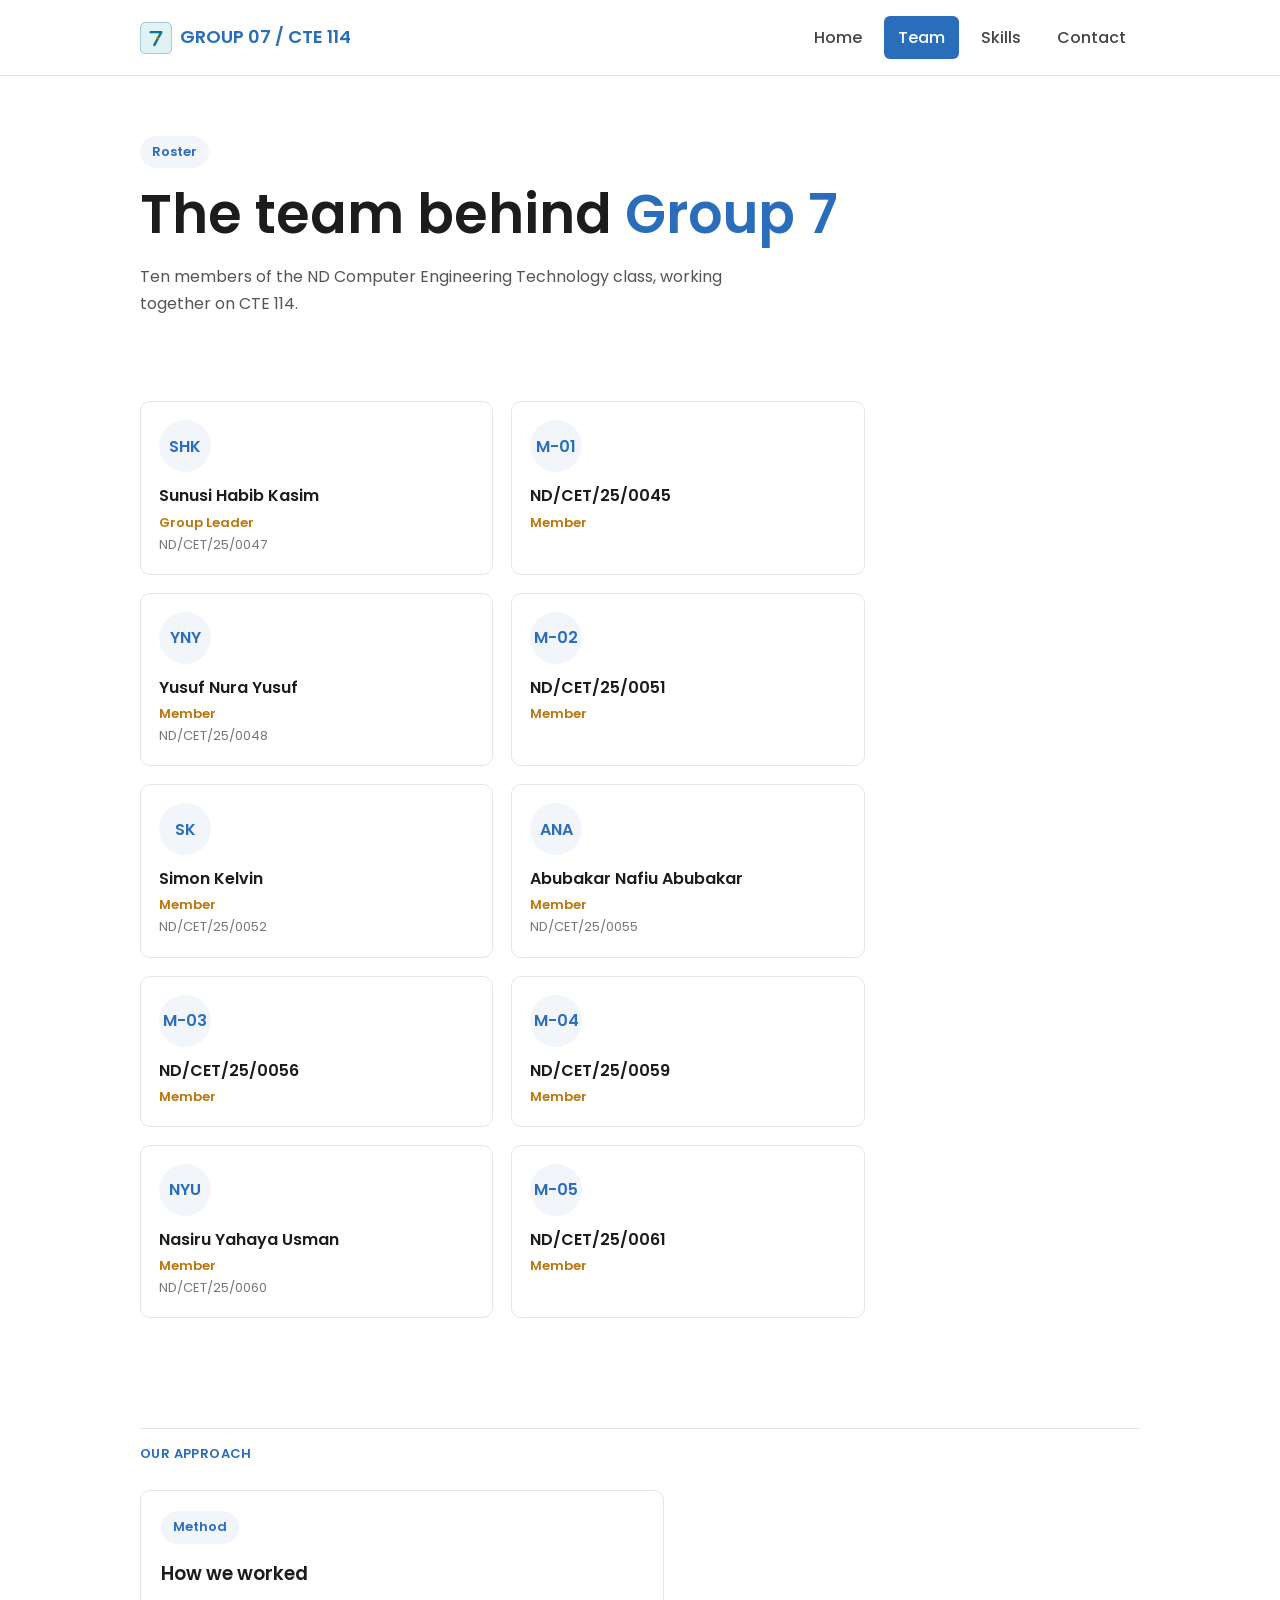
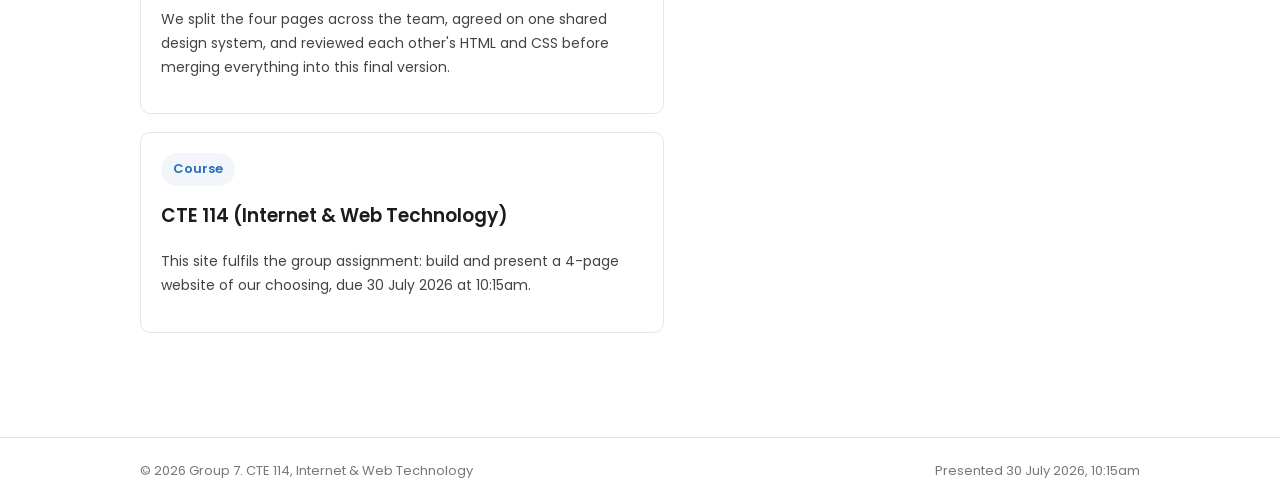
==== commit 13f9a036: "Add files via upload" ====
--- a/about.html
+++ b/about.html
@@ -4,6 +4,9 @@
 <meta charset="UTF-8">
 <meta name="viewport" content="width=device-width, initial-scale=1.0">
 <title>Team - Group 7 CTE 114</title>
+<link rel="preconnect" href="https://fonts.googleapis.com">
+<link href="https://fonts.googleapis.com/css2?family=Poppins:wght@400;500;600;700&display=swap" rel="stylesheet">
+<link rel="stylesheet" href="https://cdn.jsdelivr.net/npm/bootstrap-icons@1.11.3/font/bootstrap-icons.css">
 <link rel="stylesheet" href="styles.css">
 <link rel="icon" type="image/svg+xml" href="logo.svg">
 </head>
@@ -105,7 +108,7 @@
 
 <section>
   <div class="wrap">
-    <div class="divider"><span class="eyebrow">// Our approach</span><div class="line"></div></div>
+    <div class="divider"><span class="eyebrow">Our approach</span><div class="line"></div></div>
     <div class="grid cols-2" style="margin-top:24px;">
       <div class="panel">
         <span class="tag">Method</span>
--- a/styles.css
+++ b/styles.css
@@ -2,14 +2,14 @@
 
 body {
   margin: 0;
-  font-family: Arial, Helvetica, sans-serif;
+  font-family: 'Poppins', Arial, sans-serif;
   background-color: #ffffff;
-  color: #222222;
-  line-height: 1.6;
+  color: #333333;
+  line-height: 1.7;
 }
 
 a {
-  color: #1a5276;
+  color: #2a6ebb;
   text-decoration: none;
 }
 
@@ -26,47 +26,52 @@
 /* header and nav */
 header {
   background-color: #ffffff;
-  border-bottom: 2px solid #1a5276;
+  border-bottom: 1px solid #e2e2e2;
 }
 
 .nav {
   display: flex;
   align-items: center;
   justify-content: space-between;
-  padding: 12px 20px;
+  padding: 16px 20px;
   max-width: 1000px;
   margin: 0 auto;
 }
 
 .brand {
-  font-weight: bold;
+  font-weight: 600;
   font-size: 18px;
-  color: #1a5276;
+  color: #2a6ebb;
   display: flex;
   align-items: center;
   gap: 8px;
 }
 
 .brand-logo {
-  width: 34px;
-  height: 34px;
+  width: 32px;
+  height: 32px;
 }
 
 .navlinks {
   display: flex;
-  gap: 18px;
+  gap: 8px;
 }
 
 .navlinks a {
-  color: #333333;
-  font-weight: bold;
-  padding: 6px 8px;
+  color: #444444;
+  font-weight: 500;
+  padding: 8px 14px;
+  border-radius: 6px;
+}
+
+.navlinks a:hover {
+  text-decoration: none;
+  background-color: #f2f6fb;
 }
 
 .navlinks a.active {
   color: #ffffff;
-  background-color: #1a5276;
-  border-radius: 4px;
+  background-color: #2a6ebb;
 }
 
 .navtoggle {
@@ -80,36 +85,39 @@
     left: 0;
     right: 0;
     background: #ffffff;
-    border-top: 1px solid #cccccc;
+    border-top: 1px solid #e2e2e2;
     flex-direction: column;
     gap: 0;
     display: none;
+    padding: 6px 0;
   }
   .navlinks.open {
     display: flex;
   }
   .navlinks a {
     padding: 12px 20px;
-    border-bottom: 1px solid #eeeeee;
+    border-radius: 0;
   }
   .navtoggle {
     display: block;
     font-size: 20px;
     background: none;
-    border: 1px solid #999999;
+    border: 1px solid #cccccc;
+    border-radius: 6px;
+    color: #2a6ebb;
+    width: 38px;
+    height: 38px;
     cursor: pointer;
   }
 }
 
 /* footer */
 footer {
-  background-color: #f2f2f2;
-  border-top: 2px solid #1a5276;
+  border-top: 1px solid #e2e2e2;
   margin-top: 60px;
-  padding: 20px 0;
-  text-align: center;
-  font-size: 13px;
-  color: #555555;
+  padding: 22px 0;
+  font-size: 13px;
+  color: #777777;
 }
 
 footer .wrap {
@@ -117,69 +125,76 @@
   flex-wrap: wrap;
   justify-content: space-between;
   gap: 8px;
-  text-align: left;
 }
 
 /* headings */
 h1, h2, h3 {
-  color: #1a5276;
-  font-family: Arial, Helvetica, sans-serif;
+  color: #1c1c1c;
+  font-family: 'Poppins', Arial, sans-serif;
+  font-weight: 600;
 }
 
 .lede {
   font-size: 16px;
-  color: #444444;
+  color: #555555;
   max-width: 650px;
 }
 
 .tag {
-  display: inline-block;
-  background-color: #eaf2f8;
-  color: #1a5276;
-  font-weight: bold;
-  font-size: 13px;
-  padding: 4px 10px;
-  border: 1px solid #1a5276;
-  border-radius: 3px;
+  display: inline-flex;
+  align-items: center;
+  gap: 6px;
+  background-color: #f2f6fb;
+  color: #2a6ebb;
+  font-weight: 600;
+  font-size: 13px;
+  padding: 5px 12px;
+  border-radius: 20px;
 }
 
 .eyebrow {
-  font-weight: bold;
-  font-size: 13px;
-  color: #1a5276;
+  font-weight: 600;
+  font-size: 13px;
+  color: #2a6ebb;
   text-transform: uppercase;
+  letter-spacing: 0.03em;
 }
 
 /* buttons */
 .btn {
-  display: inline-block;
-  padding: 10px 18px;
-  border: 2px solid #1a5276;
-  color: #1a5276;
+  display: inline-flex;
+  align-items: center;
+  gap: 8px;
+  padding: 11px 20px;
+  border: 1.5px solid #2a6ebb;
+  border-radius: 8px;
+  color: #2a6ebb;
   background-color: #ffffff;
-  font-weight: bold;
+  font-weight: 600;
+  font-family: 'Poppins', Arial, sans-serif;
   cursor: pointer;
   font-size: 14px;
 }
 
 .btn.solid {
-  background-color: #1a5276;
+  background-color: #2a6ebb;
   color: #ffffff;
 }
 
 /* hero */
 .hero {
-  background-color: #eaf2f8;
-  padding: 50px 0;
+  background-color: #ffffff;
+  padding: 60px 0 40px;
 }
 
 .hero h1 {
-  font-size: 34px;
-  margin: 12px 0 16px 0;
+  font-size: 36px;
+  margin: 14px 0 16px 0;
+  line-height: 1.2;
 }
 
 .hero h1 span {
-  color: #b9770e;
+  color: #2a6ebb;
 }
 
 .trace {
@@ -190,17 +205,17 @@
 .grid {
   display: flex;
   flex-wrap: wrap;
-  gap: 16px;
-  margin-top: 24px;
+  gap: 18px;
+  margin-top: 26px;
 }
 
 .grid.cols-3 .panel,
 .grid.cols-3 .member {
-  width: calc(33.333% - 16px);
+  width: calc(33.333% - 18px);
 }
 
 .grid.cols-2 .panel {
-  width: calc(50% - 16px);
+  width: calc(50% - 18px);
 }
 
 @media (max-width: 800px) {
@@ -212,38 +227,40 @@
 }
 
 section {
-  padding: 40px 0;
+  padding: 44px 0;
 }
 
 section.tight {
-  padding: 20px 0;
+  padding: 22px 0;
 }
 
 /* boxes */
 .panel {
-  border: 1px solid #cccccc;
-  padding: 18px;
+  border: 1px solid #e6e6e6;
+  border-radius: 10px;
+  padding: 20px;
   background-color: #ffffff;
 }
 
 /* team member box */
 .member {
-  border: 1px solid #cccccc;
-  padding: 16px;
+  border: 1px solid #e6e6e6;
+  border-radius: 10px;
+  padding: 18px;
   text-align: left;
 }
 
 .member .avatar {
-  width: 50px;
-  height: 50px;
+  width: 52px;
+  height: 52px;
   border-radius: 50%;
-  background-color: #eaf2f8;
-  color: #1a5276;
-  font-weight: bold;
+  background-color: #f2f6fb;
+  color: #2a6ebb;
+  font-weight: 600;
   display: flex;
   align-items: center;
   justify-content: center;
-  margin-bottom: 8px;
+  margin-bottom: 10px;
 }
 
 .member h3 {
@@ -253,12 +270,12 @@
 
 .member .role {
   color: #b9770e;
-  font-weight: bold;
+  font-weight: 600;
   font-size: 13px;
 }
 
 .member .id {
-  color: #666666;
+  color: #777777;
   font-size: 13px;
 }
 
@@ -266,19 +283,26 @@
 .card h3 {
   font-size: 17px;
   margin-bottom: 6px;
+  display: flex;
+  align-items: center;
+  gap: 8px;
+}
+
+.card h3 i {
+  color: #2a6ebb;
 }
 
 .card p {
-  color: #444444;
+  color: #555555;
   font-size: 14px;
 }
 
 .card .meta {
-  margin-top: 12px;
-  padding-top: 8px;
-  border-top: 1px solid #dddddd;
+  margin-top: 14px;
+  padding-top: 10px;
+  border-top: 1px solid #eeeeee;
   font-size: 12px;
-  color: #666666;
+  color: #777777;
   display: flex;
   justify-content: space-between;
 }
@@ -287,31 +311,32 @@
 .stats {
   display: flex;
   flex-wrap: wrap;
-  gap: 10px;
-  margin-top: 30px;
+  gap: 12px;
+  margin-top: 32px;
 }
 
 .stat {
-  border: 1px solid #cccccc;
-  padding: 14px;
+  border: 1px solid #e6e6e6;
+  border-radius: 10px;
+  padding: 16px;
   flex: 1 1 150px;
   text-align: center;
 }
 
 .stat .num {
-  font-size: 24px;
-  font-weight: bold;
-  color: #1a5276;
+  font-size: 26px;
+  font-weight: 600;
+  color: #2a6ebb;
 }
 
 .stat .label {
-  font-size: 12px;
-  color: #666666;
+  font-size: 12.5px;
+  color: #777777;
 }
 
 /* contact form */
 .form-row {
-  margin-bottom: 14px;
+  margin-bottom: 16px;
 }
 
 .form-row.two {
@@ -325,28 +350,36 @@
 
 label {
   display: block;
-  font-weight: bold;
-  font-size: 13px;
-  margin-bottom: 4px;
+  font-weight: 600;
+  font-size: 13px;
+  margin-bottom: 5px;
+  color: #444444;
 }
 
 input, textarea {
   width: 100%;
-  padding: 8px;
-  border: 1px solid #999999;
-  font-family: Arial, Helvetica, sans-serif;
+  padding: 10px 12px;
+  border: 1px solid #cccccc;
+  border-radius: 8px;
+  font-family: 'Poppins', Arial, sans-serif;
   font-size: 14px;
   box-sizing: border-box;
 }
 
+input:focus, textarea:focus {
+  outline: none;
+  border-color: #2a6ebb;
+}
+
 textarea {
   min-height: 110px;
+  resize: vertical;
 }
 
 .form-status {
-  margin-top: 10px;
-  font-weight: bold;
-  color: #1a5276;
+  margin-top: 12px;
+  font-weight: 600;
+  color: #2a6ebb;
   display: none;
 }
 
@@ -355,7 +388,16 @@
 }
 
 .info-list .item {
-  margin-bottom: 14px;
+  margin-bottom: 16px;
+  display: flex;
+  gap: 12px;
+  align-items: flex-start;
+}
+
+.info-list .item i {
+  color: #2a6ebb;
+  font-size: 18px;
+  margin-top: 3px;
 }
 
 .info-list .item h3 {
@@ -364,12 +406,13 @@
 }
 
 .info-list .item p {
-  color: #444444;
+  color: #555555;
   font-size: 14px;
+  margin: 0;
 }
 
 .divider {
-  margin: 40px 0 0 0;
-  border-top: 1px solid #cccccc;
+  margin: 44px 0 0 0;
+  border-top: 1px solid #e6e6e6;
   padding-top: 10px;
 }
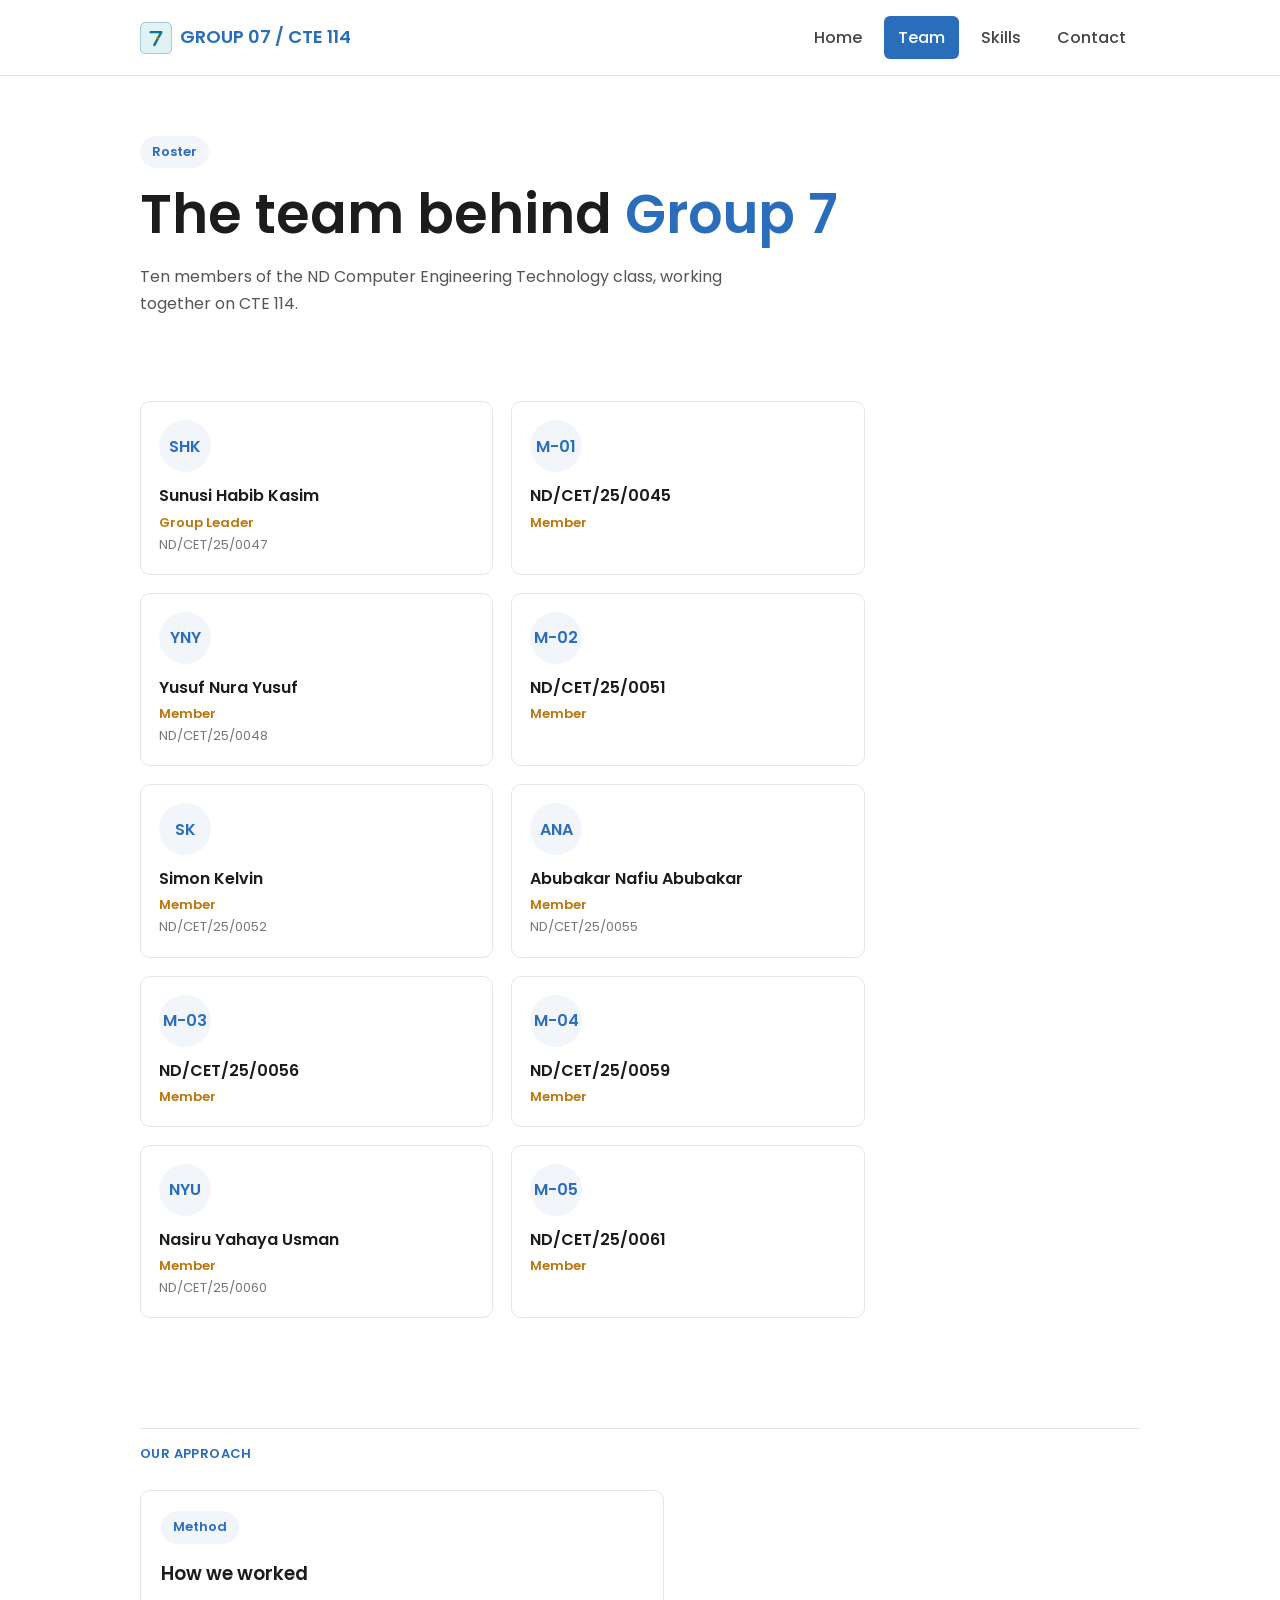
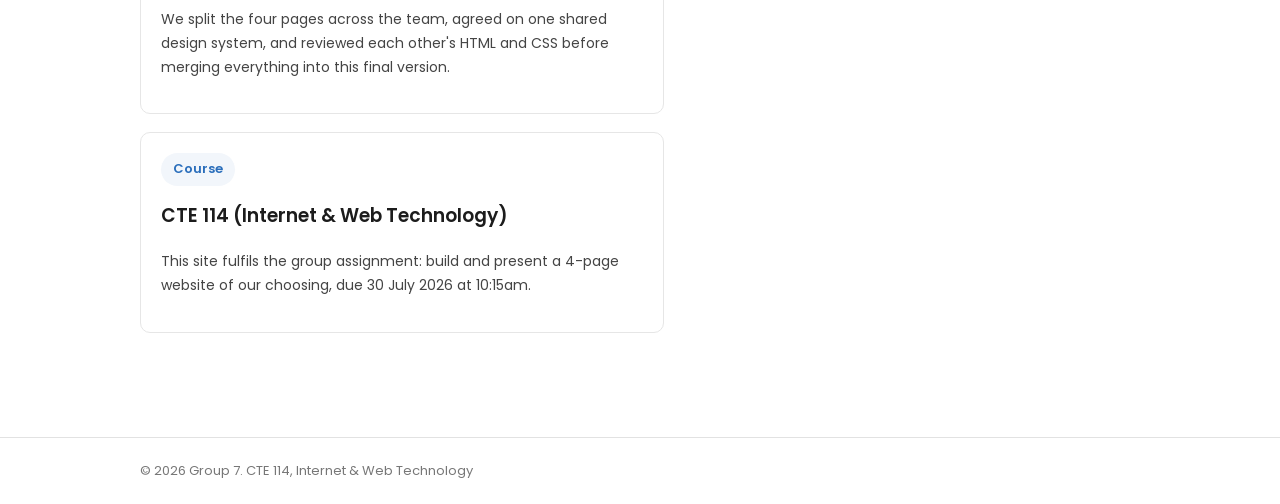
==== commit e5f9f3cc: "Add files via upload" ====
--- a/about.html
+++ b/about.html
@@ -127,7 +127,6 @@
 <footer>
   <div class="wrap">
     <span>&copy; 2026 Group 7. CTE 114, Internet &amp; Web Technology</span>
-    <span>Presented 30 July 2026, 10:15am</span>
   </div>
 </footer>
 
--- a/styles.css
+++ b/styles.css
@@ -1,4 +1,3 @@
-/* Group 7 - CTE 114 website styles */
 
 body {
   margin: 0;
@@ -23,10 +22,10 @@
   padding: 0 20px;
 }
 
-/* header and nav */
 header {
   background-color: #ffffff;
   border-bottom: 1px solid #e2e2e2;
+  position: relative;
 }
 
 .nav {
@@ -111,7 +110,6 @@
   }
 }
 
-/* footer */
 footer {
   border-top: 1px solid #e2e2e2;
   margin-top: 60px;
@@ -127,7 +125,6 @@
   gap: 8px;
 }
 
-/* headings */
 h1, h2, h3 {
   color: #1c1c1c;
   font-family: 'Poppins', Arial, sans-serif;
@@ -160,7 +157,6 @@
   letter-spacing: 0.03em;
 }
 
-/* buttons */
 .btn {
   display: inline-flex;
   align-items: center;
@@ -181,7 +177,6 @@
   color: #ffffff;
 }
 
-/* hero */
 .hero {
   background-color: #ffffff;
   padding: 60px 0 40px;
@@ -201,7 +196,6 @@
   display: none;
 }
 
-/* simple grid layout */
 .grid {
   display: flex;
   flex-wrap: wrap;
@@ -234,7 +228,6 @@
   padding: 22px 0;
 }
 
-/* boxes */
 .panel {
   border: 1px solid #e6e6e6;
   border-radius: 10px;
@@ -242,7 +235,6 @@
   background-color: #ffffff;
 }
 
-/* team member box */
 .member {
   border: 1px solid #e6e6e6;
   border-radius: 10px;
@@ -279,7 +271,6 @@
   font-size: 13px;
 }
 
-/* skill/project cards */
 .card h3 {
   font-size: 17px;
   margin-bottom: 6px;
@@ -307,7 +298,6 @@
   justify-content: space-between;
 }
 
-/* stats */
 .stats {
   display: flex;
   flex-wrap: wrap;
@@ -334,7 +324,6 @@
   color: #777777;
 }
 
-/* contact form */
 .form-row {
   margin-bottom: 16px;
 }
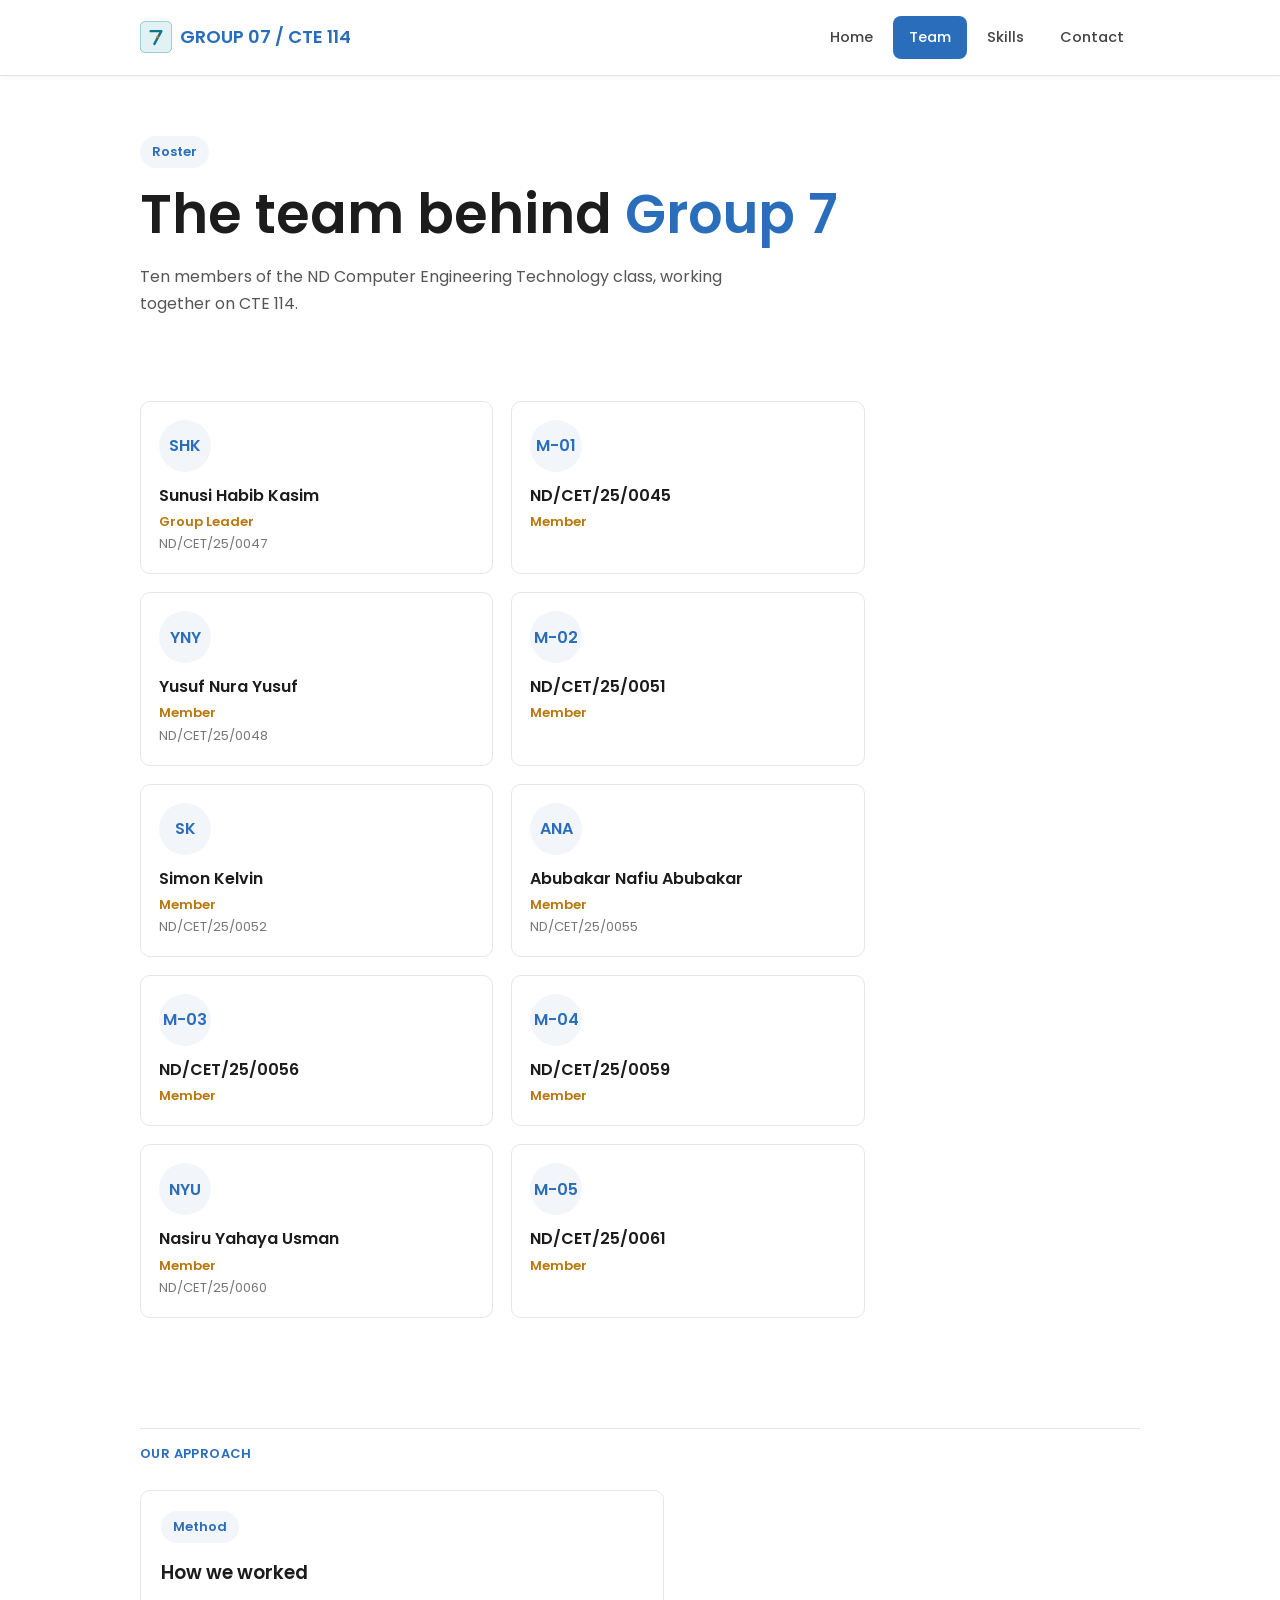
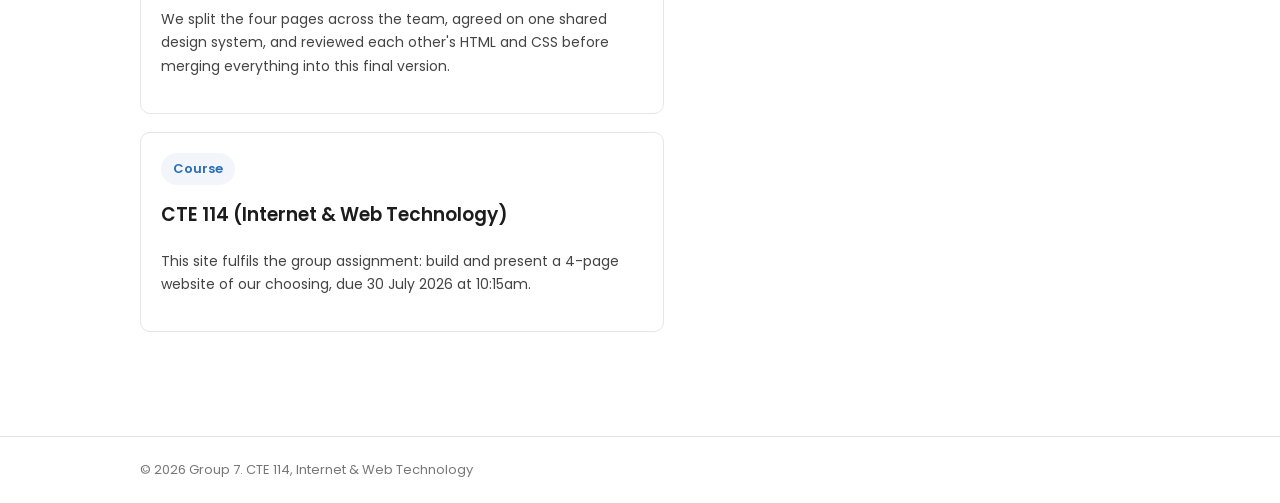
==== commit 20184e7e: "Add files via upload" ====
--- a/about.html
+++ b/about.html
@@ -15,7 +15,7 @@
 <header>
   <nav class="nav">
     <a class="brand" href="index.html"><img src="logo.svg" alt="Group 7 logo" class="brand-logo">GROUP&nbsp;07 / CTE&nbsp;114</a>
-    <button class="navtoggle" aria-label="Toggle menu">≡</button>
+    <button class="navtoggle" aria-label="Toggle menu"><i class="bi bi-list"></i></button>
     <div class="navlinks">
       <a href="index.html">Home</a>
       <a href="about.html" class="active">Team</a>
--- a/styles.css
+++ b/styles.css
@@ -25,7 +25,10 @@
 header {
   background-color: #ffffff;
   border-bottom: 1px solid #e2e2e2;
-  position: relative;
+  position: sticky;
+  top: 0;
+  z-index: 1000;
+  box-shadow: 0 1px 6px rgba(0, 0, 0, 0.04);
 }
 
 .nav {
@@ -53,24 +56,32 @@
 
 .navlinks {
   display: flex;
-  gap: 8px;
+  gap: 4px;
 }
 
 .navlinks a {
   color: #444444;
   font-weight: 500;
-  padding: 8px 14px;
-  border-radius: 6px;
+  font-size: 14.5px;
+  padding: 9px 16px;
+  border-radius: 8px;
+  transition: background-color 0.15s ease, color 0.15s ease;
 }
 
 .navlinks a:hover {
   text-decoration: none;
   background-color: #f2f6fb;
+  color: #2a6ebb;
 }
 
 .navlinks a.active {
   color: #ffffff;
   background-color: #2a6ebb;
+}
+
+.navlinks a.active:hover {
+  background-color: #2a6ebb;
+  color: #ffffff;
 }
 
 .navtoggle {
@@ -85,28 +96,36 @@
     right: 0;
     background: #ffffff;
     border-top: 1px solid #e2e2e2;
+    border-bottom: 1px solid #e2e2e2;
+    box-shadow: 0 6px 10px rgba(0, 0, 0, 0.04);
     flex-direction: column;
     gap: 0;
     display: none;
-    padding: 6px 0;
+    padding: 8px 12px;
   }
   .navlinks.open {
     display: flex;
   }
   .navlinks a {
-    padding: 12px 20px;
-    border-radius: 0;
+    padding: 13px 16px;
+    border-radius: 8px;
   }
   .navtoggle {
-    display: block;
+    display: flex;
+    align-items: center;
+    justify-content: center;
     font-size: 20px;
     background: none;
     border: 1px solid #cccccc;
-    border-radius: 6px;
+    border-radius: 8px;
     color: #2a6ebb;
-    width: 38px;
-    height: 38px;
+    width: 40px;
+    height: 40px;
     cursor: pointer;
+    transition: background-color 0.15s ease;
+  }
+  .navtoggle:hover {
+    background-color: #f2f6fb;
   }
 }
 
